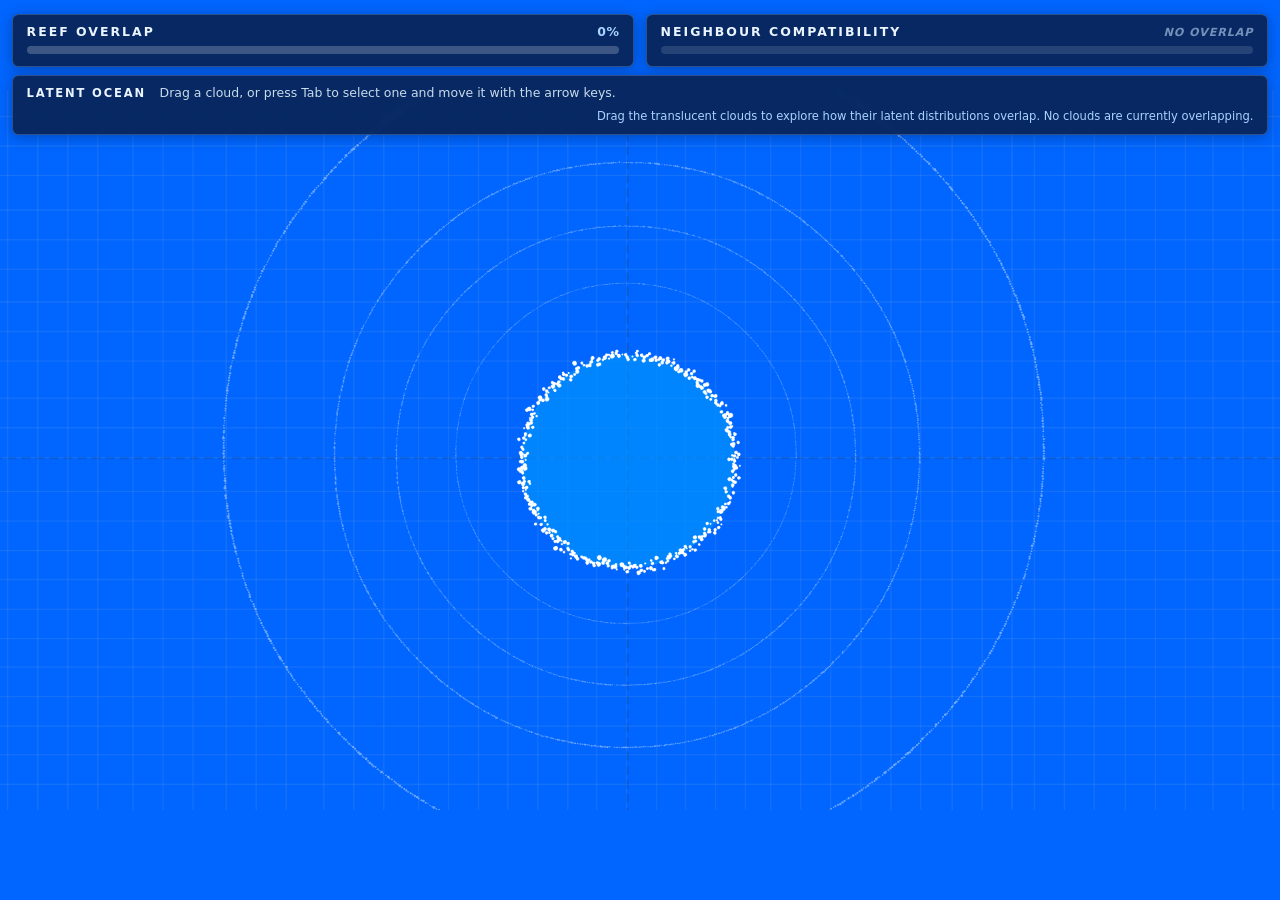
==== index.html @ f863d2d3 "Stage 08 follow-up: remove the permanent disclosure, align panel widths Two corrections on top of th" ====
<!DOCTYPE html>
<html lang="en">
<head>
  <meta charset="UTF-8">
  <meta name="viewport" content="width=device-width, initial-scale=1.0, viewport-fit=cover">
  <title>Latent Ocean</title>
  <link rel="stylesheet" href="style.css">
</head>
<body>
  <main id="ocean-scene">
    <!--
      Screen-fixed panel stack along the top: the two measurement panels, with
      the explainer directly beneath them.

      Reef Overlap measures position relative to the reef. Neighbour
      Compatibility measures the shape similarity of distributions that overlap
      each other. The two meanings are kept deliberately separate.
    -->
    <div id="hud-stack">
    <div id="hud" role="group" aria-label="Latent space measurements">
      <section class="hud-panel">
        <div class="hud-panel-head">
          <h2 class="hud-label" id="reef-overlap-label">Reef Overlap</h2>
          <p class="hud-value" id="reef-overlap-value">0%</p>
        </div>
        <div
          class="hud-bar"
          id="reef-overlap-bar"
          role="progressbar"
          aria-labelledby="reef-overlap-label"
          aria-valuemin="0"
          aria-valuemax="100"
          aria-valuenow="0"
          aria-valuetext="0 percent"
        >
          <div class="hud-bar-fill" id="reef-overlap-fill"></div>
        </div>
      </section>

      <section class="hud-panel is-unevaluated" id="compatibility-panel">
        <div class="hud-panel-head">
          <h2 class="hud-label" id="compatibility-label">Neighbour Compatibility</h2>
          <p class="hud-value" id="compatibility-value">No overlap</p>
        </div>
        <div
          class="hud-bar"
          id="compatibility-bar"
          role="progressbar"
          aria-labelledby="compatibility-label"
          aria-valuemin="0"
          aria-valuemax="100"
          aria-valuetext="No overlap"
        >
          <div class="hud-bar-fill" id="compatibility-fill"></div>
        </div>
      </section>
      </div>

      <aside id="status-panel">
        <div class="status-line">
          <h1>Latent Ocean</h1>
          <p class="hint">Drag a cloud, or press Tab to select one and move it with the arrow keys.</p>
          <p id="overlap-readout" aria-live="polite">No clouds are currently overlapping.</p>
        </div>
      </aside>
    </div>

    <!--
      #latent-world holds the natural aspect ratio of ocean-background.png.
      It letterboxes rather than crops, so the reef and every distance ring
      stay visible at any window size. All cloud elements are positioned as
      percentages of this box, which keeps their designed placement identical
      across screens.
    -->
    <div id="latent-world">
      <img
        class="ocean-background"
        src="assets/ocean-background.png"
        alt="A two-dimensional ocean space with a central reef surrounded by concentric distance rings"
      >
      <!-- .latent-cloud elements are built from CONFIG in app.js -->
    </div>

    <!-- Referenced by every cloud via aria-describedby. -->
    <p id="cloud-keyboard-help" class="visually-hidden">
      Press the arrow keys to move this cloud through the latent space. Hold Shift
      with an arrow key to move further in one step. The Reef Overlap and Neighbour
      Compatibility measurements update as it moves.
    </p>

    <noscript>
      <p class="noscript-message">
        This interactive prototype needs JavaScript enabled. The ocean above is a
        simplified two-dimensional latent space; with JavaScript on, four draggable
        translucent circles appear, each representing the latent distribution of a
        single fish image.
      </p>
    </noscript>
  </main>

  <script src="app.js"></script>
</body>
</html>
---- style.css ----
/* ---------------------------------------------------------------------------
   Latent Ocean — Stage 02

   The world preserves the natural aspect ratio of ocean-background.png and
   letterboxes into the leftover space rather than cropping. The leftover area
   is filled with the artwork's own edge colour, so the bars read as ocean.

   Values that are meant to be adjusted live in the CONFIG object in app.js,
   not here. app.js writes them onto elements as custom properties.
--------------------------------------------------------------------------- */

:root {
  /* Natural pixel dimensions of ocean-background.png. app.js keeps these in
     sync from CONFIG.world so the ratio is defined in exactly one place. */
  --world-w: 3840;
  --world-h: 2160;

  /* Sampled from the four corners and edge midpoints of the background art,
     all of which read #0066ff, so letterbox bars are seamless. */
  --ocean-edge: #0066ff;
}

* {
  box-sizing: border-box;
}

html,
body {
  margin: 0;
  height: 100%;
  overflow: hidden;
  font-family: system-ui, -apple-system, "Segoe UI", sans-serif;
  background: var(--ocean-edge);
}

#ocean-scene {
  position: fixed;
  inset: 0;
  display: grid;
  place-items: center;
  background: var(--ocean-edge);
}

/* Largest box with the artwork's aspect ratio that fits the viewport.
   The vh line is a fallback; dvh accounts for mobile browser chrome that
   changes height as the address bar shows and hides. */
#latent-world {
  position: relative;
  aspect-ratio: var(--world-w) / var(--world-h);
  width: min(100%, calc(100vh * var(--world-w) / var(--world-h)));
  width: min(100%, calc(100dvh * var(--world-w) / var(--world-h)));
  max-width: 100%;
  max-height: 100vh;
  max-height: 100dvh;
  overflow: hidden;
}

.ocean-background {
  position: absolute;
  inset: 0;
  width: 100%;
  height: 100%;
  /* The world matches the image ratio, so this crops nothing. It only guards
     against sub-pixel rounding leaving a hairline gap at an edge. */
  object-fit: cover;
  user-select: none;
  -webkit-user-drag: none;
}

/* ---------------------------------------------------------------------------
   Reef zone

   The prior, or central "home" region. The reef itself is drawn in the
   background artwork; this is a separate, invisible circle aligned to it so
   its centre and radius can be measured.

   It must never cover the artwork or intercept a drag, hence no fill and
   pointer-events: none. Position and size come from CONFIG.reef in app.js.

   Press D (or load with ?debug) to outline it for alignment checking.
--------------------------------------------------------------------------- */

#reef-zone {
  position: absolute;
  left: var(--x, 50%);
  top: var(--y, 50%);
  width: var(--size, 16.6%);
  aspect-ratio: 1;
  transform: translate(-50%, -50%);
  border-radius: 50%;
  pointer-events: none;
}

body.debug-reef #reef-zone {
  border: 2px dashed rgba(255, 255, 255, 0.9);
  background: rgba(255, 255, 255, 0.08);
  box-shadow: 0 0 0 1px rgba(0, 0, 0, 0.35);
}

/* Cross-hair at the reef centre, so the centre point can be checked as well
   as the radius. */
body.debug-reef #reef-zone::before,
body.debug-reef #reef-zone::after {
  content: "";
  position: absolute;
  background: rgba(255, 255, 255, 0.9);
}

body.debug-reef #reef-zone::before {
  left: 50%;
  top: -8%;
  width: 1px;
  height: 116%;
  transform: translateX(-50%);
}

body.debug-reef #reef-zone::after {
  top: 50%;
  left: -8%;
  height: 1px;
  width: 116%;
  transform: translateY(-50%);
}

/* ---------------------------------------------------------------------------
   Latent clouds

   One .latent-cloud is one 2D image example. Its circle is that single image's
   simplified latent distribution — not a cluster or a group of other images.

   --x, --y, --size and --cloud-rgb are all written by app.js from CONFIG.
   Sizes are percentages of the world, so geometry scales with the artwork.
--------------------------------------------------------------------------- */

.latent-cloud {
  position: absolute;
  left: var(--x, 50%);
  top: var(--y, 50%);
  width: var(--size, 13%);
  aspect-ratio: 1;
  transform: translate(-50%, -50%);
  display: grid;
  place-items: center;
  touch-action: none;
  cursor: grab;
}

.latent-cloud.dragging {
  cursor: grabbing;
  z-index: 10;
}

/* Focus treatment. The outline is drawn on the circular region rather than the
   square parent, so it follows the circle. The dark halo underneath keeps it
   visible against both the pale reef and the mid-blue ocean. */
.latent-cloud:focus {
  outline: none;
}

.latent-cloud:focus-visible {
  z-index: 15;
}

.latent-cloud:focus-visible .cloud-region {
  outline: 3px solid #ffffff;
  outline-offset: 4px;
  box-shadow:
    0 0 0 7px rgba(4, 20, 45, 0.55),
    0 0 26px rgba(var(--cloud-rgb), 0.5);
}

/* The circular region stays a real DOM element so its rendered centre and
   radius can be measured. It is never baked into the background image. */
/* Translucent fill with a soft depth gradient, a clearly visible circular
   boundary, and a gentle outer glow suggesting light through water. */
.cloud-region {
  grid-area: 1 / 1;
  width: 100%;
  height: 100%;
  border-radius: 50%;
  background:
    radial-gradient(circle at 50% 38%,
      rgba(var(--cloud-rgb), 0.42) 0%,
      rgba(var(--cloud-rgb), 0.30) 58%,
      rgba(var(--cloud-rgb), 0.20) 100%);
  border: 2px solid rgba(var(--cloud-rgb), 0.82);
  box-shadow:
    0 0 28px rgba(var(--cloud-rgb), 0.28),
    0 0 60px rgba(var(--cloud-rgb), 0.12),
    inset 0 6px 20px rgba(255, 255, 255, 0.10);
  transition: box-shadow 0.2s ease, border-color 0.2s ease;
}

/* The fish keeps its own proportions and stays centred in its cloud. */
.cloud-fish {
  grid-area: 1 / 1;
  max-width: 62%;
  max-height: 62%;
  object-fit: contain;
  pointer-events: none;
  user-select: none;
  -webkit-user-drag: none;
  filter: drop-shadow(0 3px 6px rgba(0, 20, 45, 0.4));

  /* Decorative only. This animates the IMAGE, never the cloud or its circular
     region — both metrics are measured from .cloud-region, so animating
     anything above the fish would make the readings jitter continuously.
     Timing values come from CONFIG.motion via app.js. */
  animation: fish-float var(--float-duration, 6s) ease-in-out var(--float-delay, 0s) infinite;
  will-change: transform;
}

@keyframes fish-float {
  0% {
    transform: translateY(-3.5%) rotate(-1.1deg);
  }
  50% {
    transform: translateY(3.5%) rotate(1.1deg);
  }
  100% {
    transform: translateY(-3.5%) rotate(-1.1deg);
  }
}

.latent-cloud.is-overlapping .cloud-region {
  box-shadow:
    0 0 0 4px rgba(255, 255, 255, 0.35),
    0 0 24px rgba(var(--cloud-rgb), 0.35);
}

/* ---------------------------------------------------------------------------
   HUD

   Screen-fixed measurement panels along the top.

   Reef Overlap measures position relative to the reef. Neighbour Compatibility,
   arriving in Stage 05, measures the shape similarity of distributions that
   overlap each other. The two are deliberately kept distinct.
--------------------------------------------------------------------------- */

/* The whole top stack: the two measurement panels, with the explainer directly
   beneath them.

   The stack is sized to the measurement row, and every child stretches to that
   width. That is what keeps the explainer flush with the left edge of Reef
   Overlap and the right edge of Neighbour Compatibility, rather than sizing
   itself to its own text. */
#hud-stack {
  position: fixed;
  top: 0.9rem;
  left: 50%;
  transform: translateX(-50%);
  z-index: 20;
  display: flex;
  flex-direction: column;
  align-items: stretch;
  gap: 0.55rem;
  width: max-content;
  max-width: calc(100vw - 1.5rem);
  pointer-events: none;
}

#hud {
  display: flex;
  flex-wrap: wrap;
  justify-content: center;
  gap: 0.75rem;
}

/* Both measurement panels share the row equally, so the pair always presents a
   single clean outer edge for the explainer to align to. */
.hud-panel {
  flex: 1 1 0;
}

.hud-panel {
  min-width: 19rem;
  padding: 0.55rem 0.85rem 0.7rem;
  background: rgba(9, 32, 78, 0.88);
  border: 1px solid rgba(140, 190, 255, 0.28);
  border-radius: 0.4rem;
  box-shadow: 0 2px 14px rgba(0, 20, 60, 0.35);
  backdrop-filter: blur(3px);
}

.hud-panel-head {
  display: flex;
  align-items: baseline;
  justify-content: space-between;
  gap: 1.5rem;
  margin-bottom: 0.45rem;
}

.hud-label {
  margin: 0;
  font-size: 0.78rem;
  font-weight: 700;
  letter-spacing: 0.16em;
  text-transform: uppercase;
  color: #eaf4ff;
}

.hud-value {
  margin: 0;
  font-size: 0.78rem;
  font-weight: 600;
  letter-spacing: 0.04em;
  color: #a9d4ff;
  font-variant-numeric: tabular-nums;
  white-space: nowrap;
}

.hud-bar {
  height: 0.5rem;
  border-radius: 0.25rem;
  background: rgba(255, 255, 255, 0.22);
  overflow: hidden;
}

.hud-bar-fill {
  height: 100%;
  width: 0%;
  border-radius: inherit;
  background: linear-gradient(90deg, #5ec8f5, #9ae6ff);
  transition: width 0.08s linear;
}

/* No pair currently overlaps, so Neighbour Compatibility has no value to show.
   Dimmed rather than displaying a misleading zero. */
.hud-panel.is-unevaluated .hud-value {
  color: rgba(190, 215, 245, 0.6);
  font-style: italic;
  text-transform: uppercase;
  letter-spacing: 0.08em;
  font-size: 0.7rem;
}

.hud-panel.is-unevaluated .hud-bar {
  background: rgba(255, 255, 255, 0.12);
}

/* ---------------------------------------------------------------------------
   Reduced motion

   Everything decorative stops. The interaction itself is unaffected: clouds
   still drag, keys still move them, and both metrics still update.
--------------------------------------------------------------------------- */

@media (prefers-reduced-motion: reduce) {
  .cloud-fish {
    animation: none;
    transform: none;
  }

  .hud-bar-fill {
    transition: none;
  }

  .cloud-region {
    transition: none;
  }
}

/* ---------------------------------------------------------------------------
   Status panel
--------------------------------------------------------------------------- */

/* Sits inside #hud-stack, directly under the measurement panels. */
#status-panel {
  padding: 0.5rem 0.85rem 0.6rem;
  background: rgba(9, 32, 78, 0.88);
  border: 1px solid rgba(140, 190, 255, 0.28);
  border-radius: 0.4rem;
  box-shadow: 0 2px 14px rgba(0, 20, 60, 0.35);
  backdrop-filter: blur(3px);
  color: #eaf4ff;
  pointer-events: none;
}

/* Title and hint share a row, matching the wireframe. */
.status-line {
  display: flex;
  flex-wrap: wrap;
  align-items: baseline;
  gap: 0.35rem 0.85rem;
}

#status-panel h1 {
  margin: 0;
  font-size: 0.72rem;
  font-weight: 700;
  letter-spacing: 0.16em;
  text-transform: uppercase;
  white-space: nowrap;
}

#status-panel p {
  margin: 0;
  font-size: 0.78rem;
  line-height: 1.45;
}

#status-panel .hint {
  color: rgba(220, 238, 250, 0.9);
}

/* Pushed to the trailing edge when there is room, wrapping underneath when
   there is not. */
#status-panel #overlap-readout {
  margin-left: auto;
  color: #a9d4ff;
  font-size: 0.72rem;
  text-align: right;
}

/* Available to screen readers, not shown on screen. */
.visually-hidden {
  position: absolute;
  width: 1px;
  height: 1px;
  margin: -1px;
  padding: 0;
  overflow: hidden;
  clip: rect(0 0 0 0);
  clip-path: inset(50%);
  white-space: nowrap;
  border: 0;
}

.noscript-message {
  position: fixed;
  inset: auto 1rem 1rem 1rem;
  max-width: 34rem;
  margin: 0 auto;
  padding: 1rem;
  background: rgba(4, 20, 30, 0.85);
  color: #e9f6f8;
  border-radius: 0.5rem;
  font-size: 0.9rem;
  line-height: 1.5;
}

/* On narrow screens the three panels stack vertically, which at full size grew
   tall enough to bury the upper clouds. Everything tightens so the stack fits
   in the letterbox area above the world rather than sitting on top of it. */
@media (max-width: 40rem) {
  /* A definite width rather than max-content. With max-content, each panel
     resolved its own width independently and the three ended up progressively
     wider than one another. */
  #hud-stack {
    top: 0.5rem;
    gap: 0.35rem;
    width: calc(100vw - 1rem);
    max-width: calc(100vw - 1rem);
  }

  #hud {
    gap: 0.35rem;
  }

  .hud-panel {
    min-width: 0;
    flex: 1 1 100%;
    padding: 0.35rem 0.6rem 0.45rem;
  }

  .hud-panel-head {
    margin-bottom: 0.3rem;
    gap: 0.75rem;
  }

  .hud-label {
    font-size: 0.62rem;
    letter-spacing: 0.1em;
  }

  .hud-value {
    font-size: 0.62rem;
  }

  .hud-panel.is-unevaluated .hud-value {
    font-size: 0.58rem;
  }

  .hud-bar {
    height: 0.35rem;
  }

  #status-panel {
    padding: 0.35rem 0.6rem 0.45rem;
  }

  #status-panel h1 {
    font-size: 0.62rem;
    letter-spacing: 0.1em;
  }

  #status-panel p {
    font-size: 0.68rem;
    line-height: 1.35;
  }

  #status-panel #overlap-readout {
    margin-left: 0;
    text-align: left;
    font-size: 0.64rem;
  }

}

/* Short viewports, chiefly a phone held in landscape. The world fills the full
   height, so there is no letterbox to sit in and the stack unavoidably covers
   ocean. Everything collapses to the minimum that still communicates: the two
   readings, and the statement that the scores are designed.

   The keyboard hint is dropped here only. It is the least useful line on a
   touch device, and screen readers still get the fuller description through
   #cloud-keyboard-help. */
@media (max-height: 30rem) {
  #hud-stack {
    top: 0.35rem;
    gap: 0.25rem;
  }

  .hud-panel {
    padding: 0.25rem 0.55rem 0.35rem;
  }

  .hud-panel-head {
    margin-bottom: 0.22rem;
  }

  .hud-bar {
    height: 0.28rem;
  }

  #status-panel {
    padding: 0.28rem 0.55rem 0.32rem;
  }

  .status-line {
    gap: 0.2rem 0.6rem;
  }
}
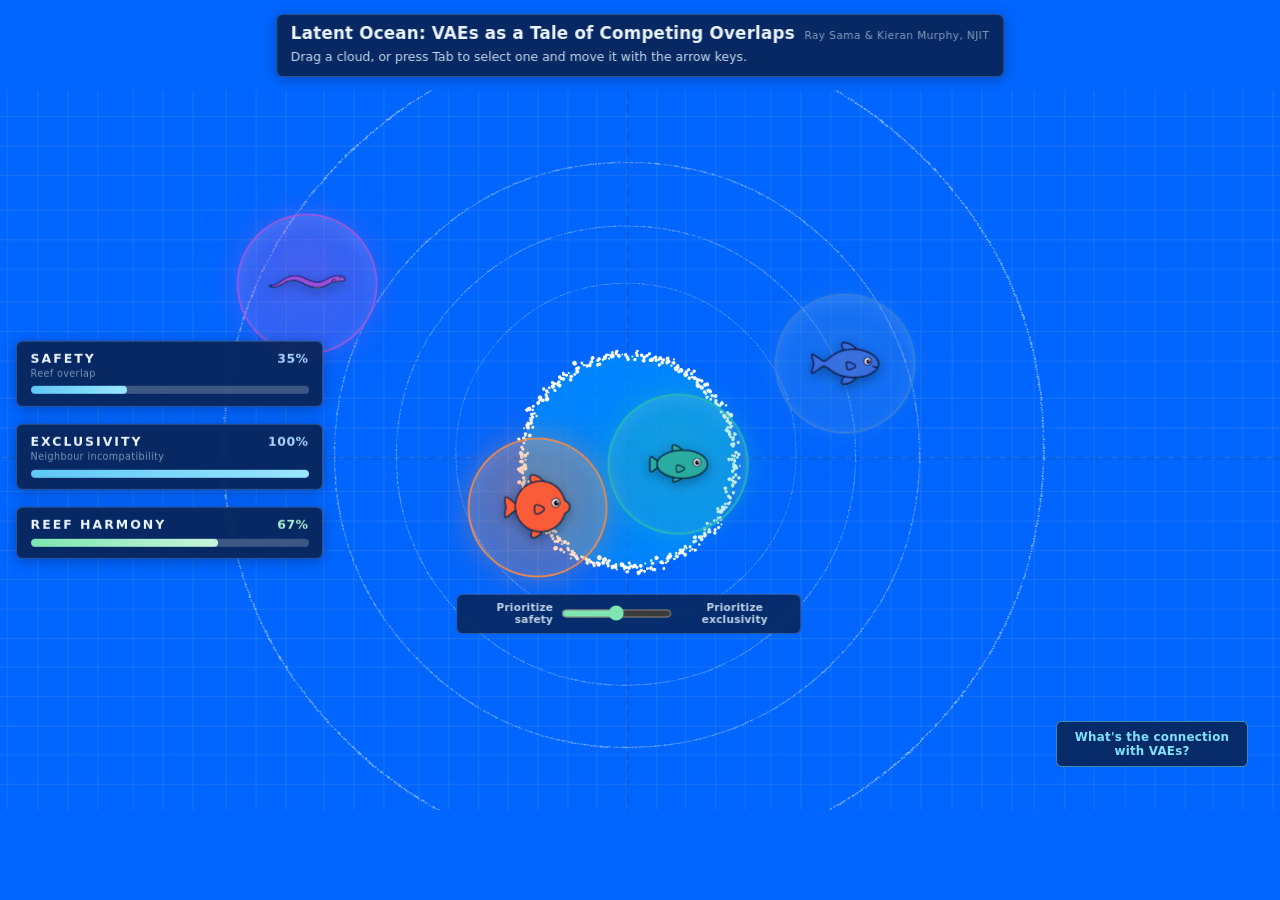
==== commit a1bce522: "km edits" ====
--- a/index.html
+++ b/index.html
@@ -9,18 +9,28 @@
 <body>
   <main id="ocean-scene">
     <!--
-      Screen-fixed panel stack along the top: the two measurement panels, with
-      the explainer directly beneath them.
-
-      Reef Overlap measures position relative to the reef. Neighbour
-      Compatibility measures the shape similarity of distributions that overlap
-      each other. The two meanings are kept deliberately separate.
+      Three measurement panels down the left edge.
+
+      Safety (Reef Overlap)         — area of the clouds that lies inside the
+                                       reef, as a fraction of total cloud area.
+      Exclusivity (Neighbour        — the inverse: area of incompatible
+        Incompatibility)              cloud-to-cloud overlap, as a fraction of
+                                       the worst case for these cloud sizes.
+      Reef Harmony                  — a weighted combination of the two above,
+                                       weighted by the Reef Penalty slider.
+
+      All three are area-based and continuous — see METRIC 1/2/3 in app.js.
+      Reef Harmony is a designed educational score, not the loss function of
+      a trained VAE — see the "Training loss" term in Reveal Mode for how it
+      maps onto that idea.
     -->
-    <div id="hud-stack">
     <div id="hud" role="group" aria-label="Latent space measurements">
-      <section class="hud-panel">
+      <section class="hud-panel" id="reef-overlap-panel">
         <div class="hud-panel-head">
-          <h2 class="hud-label" id="reef-overlap-label">Reef Overlap</h2>
+          <h2 class="hud-label" id="reef-overlap-label">
+            Safety
+            <span class="hud-label-sub">Reef overlap</span>
+          </h2>
           <p class="hud-value" id="reef-overlap-value">0%</p>
         </div>
         <div
@@ -37,10 +47,13 @@
         </div>
       </section>
 
-      <section class="hud-panel is-unevaluated" id="compatibility-panel">
+      <section class="hud-panel" id="compatibility-panel">
         <div class="hud-panel-head">
-          <h2 class="hud-label" id="compatibility-label">Neighbour Compatibility</h2>
-          <p class="hud-value" id="compatibility-value">No overlap</p>
+          <h2 class="hud-label" id="compatibility-label">
+            Exclusivity
+            <span class="hud-label-sub">Neighbour incompatibility</span>
+          </h2>
+          <p class="hud-value" id="compatibility-value">100%</p>
         </div>
         <div
           class="hud-bar"
@@ -49,21 +62,47 @@
           aria-labelledby="compatibility-label"
           aria-valuemin="0"
           aria-valuemax="100"
-          aria-valuetext="No overlap"
+          aria-valuenow="100"
+          aria-valuetext="100 percent"
         >
           <div class="hud-bar-fill" id="compatibility-fill"></div>
         </div>
       </section>
+
+      <section class="hud-panel hud-panel--score" id="configuration-panel">
+        <div class="hud-panel-head">
+          <h2 class="hud-label" id="configuration-label">Reef Harmony</h2>
+          <p class="hud-value" id="configuration-value">0%</p>
+        </div>
+        <div
+          class="hud-bar"
+          id="configuration-bar"
+          role="progressbar"
+          aria-labelledby="configuration-label"
+          aria-describedby="configuration-description"
+          aria-valuemin="0"
+          aria-valuemax="100"
+          aria-valuenow="0"
+          aria-valuetext="0 percent"
+        >
+          <div class="hud-bar-fill" id="configuration-fill"></div>
+        </div>
+        <p id="configuration-description" class="visually-hidden">
+          A designed educational score for the whole arrangement. It is a
+          weighted average of the Safety and Exclusivity measurements above,
+          weighted by the Reef Penalty slider. It is not the loss function of
+          a trained model.
+        </p>
+      </section>
+    </div>
+
+    <aside id="status-panel">
+      <div class="status-line">
+        <h1>Latent Ocean: VAEs as a Tale of Competing Overlaps</h1>
+        <p class="byline">Ray Sama &amp; Kieran Murphy, NJIT</p>
       </div>
-
-      <aside id="status-panel">
-        <div class="status-line">
-          <h1>Latent Ocean</h1>
-          <p class="hint">Drag a cloud, or press Tab to select one and move it with the arrow keys.</p>
-          <p id="overlap-readout" aria-live="polite">No clouds are currently overlapping.</p>
-        </div>
-      </aside>
-    </div>
+      <p class="hint">Drag a cloud, or press Tab to select one and move it with the arrow keys.</p>
+    </aside>
 
     <!--
       #latent-world holds the natural aspect ratio of ocean-background.png.
@@ -79,14 +118,148 @@
         alt="A two-dimensional ocean space with a central reef surrounded by concentric distance rings"
       >
       <!-- .latent-cloud elements are built from CONFIG in app.js -->
+
+      <!--
+        Reef Penalty sits just below the reef, clear of its lower edge so a
+        cloud can still be dragged onto the reef centre. It lives inside the
+        world so it tracks the artwork when the window resizes.
+
+        It is a user-controlled judging weight only. It never moves a cloud,
+        alters the reef, changes the other two metrics, or simulates training.
+      -->
+      <div id="reef-penalty" class="reef-penalty">
+        <div class="reef-penalty-row">
+          <span class="reef-penalty-end">Prioritize safety</span>
+          <input
+            type="range"
+            id="reef-penalty-input"
+            min="0"
+            max="1"
+            step="0.01"
+            value="0.50"
+            aria-label="Reef Penalty"
+            aria-describedby="reef-penalty-description"
+          >
+          <span class="reef-penalty-end">Prioritize exclusivity</span>
+        </div>
+        <p id="reef-penalty-description" class="visually-hidden">
+          Controls how strongly incompatible cloud overlap reduces the Reef
+          Harmony Score, from 0 (prioritizing safety, reef overlap alone) to 1
+          (prioritizing exclusivity, fully penalizing incompatible overlap).
+          It does not move the clouds or change the other measurements.
+        </p>
+      </div>
+
+      <button
+        type="button"
+        id="reveal-model"
+        class="reveal-model"
+        aria-expanded="false"
+        aria-controls="reveal-panel"
+      >
+        What's the connection with VAEs?
+      </button>
     </div>
 
     <!-- Referenced by every cloud via aria-describedby. -->
     <p id="cloud-keyboard-help" class="visually-hidden">
       Press the arrow keys to move this cloud through the latent space. Hold Shift
-      with an arrow key to move further in one step. The Reef Overlap and Neighbour
-      Compatibility measurements update as it moves.
+      with an arrow key to move further in one step. The Safety and Exclusivity
+      measurements update as it moves.
     </p>
+
+    <!--
+      REVEAL MODE
+
+      A single panel showing the beta-VAE loss as a competition between two
+      overlaps. Deliberately not a focus-trapping dialog: the clouds must stay
+      reachable and draggable while it is open, which a trap would prevent.
+      The #reveal-model button is a toggle — it opens and closes the panel,
+      relabeling itself between the two states — and Escape also closes it,
+      returning focus to the button either way.
+
+      Hovering or focusing a term in the formula highlights what it
+      corresponds to elsewhere on screen, driven by body.hover-harmony /
+      .hover-reconstruction / .hover-kl / .hover-beta in style.css:
+
+        Training loss term   -> the Reef Harmony panel
+        reconstruction term  -> the Exclusivity panel + any cloud circles
+                                overlapping each other
+        KL term               -> the Safety panel + any cloud circles
+                                overlapping the reef
+        beta                  -> the Reef Penalty control
+    -->
+    <section
+      id="reveal-panel"
+      class="reveal-panel"
+      aria-labelledby="reveal-heading"
+      hidden
+    >
+      <h2 id="reveal-heading" class="reveal-heading" tabindex="-1">
+        VAEs: A tale of two overlaps
+      </h2>
+
+      <p class="reveal-body">
+        Training a VAE balances two competing overlaps: how well a decoded
+        image reconstructs the original, and how closely each encoded
+        distribution overlaps the prior. Beta decides how much the second
+        overlap is allowed to cost the first.
+      </p>
+
+      <p class="reveal-formula">
+        <span class="loss-term" id="term-harmony" tabindex="0">
+          Training loss
+        </span>
+        <span class="loss-op" aria-hidden="true">=</span>
+        <span class="loss-term" id="term-reconstruction" tabindex="0">
+          Reconstruction loss
+        </span>
+        <span class="loss-op" aria-hidden="true">+</span>
+        <span class="loss-term" id="term-beta" tabindex="0">
+          <span class="beta-glyph" aria-hidden="true">&beta;</span>
+          <span class="visually-hidden">beta</span>
+        </span>
+        <span class="loss-op" aria-hidden="true">&middot;</span>
+        <span class="loss-term" id="term-kl" tabindex="0">
+          <em>D</em><sub>KL</sub>(<em>q</em><sub>&phi;</sub>(<em>z</em>|<em>x</em>)
+          &#8214; <em>p</em>(<em>z</em>))
+        </span>
+      </p>
+
+      <!--
+        All four paragraphs occupy the same grid cell (see .reveal-explain in
+        style.css), stacked and swapped by opacity/visibility rather than by
+        toggling display. The cell's height is therefore always the tallest
+        of the four and never changes as the hovered term changes — display
+        toggling here previously let the panel resize and recentre itself
+        on hover, which shifted the term the pointer was over and caused
+        hover/focus to flicker or need a couple of tries to register.
+      -->
+      <div class="reveal-explain-list">
+        <p class="reveal-explain" data-term="default">
+          Hover or focus a term above to see what it corresponds to in the scene.
+        </p>
+        <p class="reveal-explain" data-term="reconstruction">
+          <strong>Reconstruction loss.</strong> Representation overlap is
+          where information is lost, and reconstruction errors are forced.
+          The hit is worse for more dissimilar inputs than it is for more
+          similar ones.
+        </p>
+        <p class="reveal-explain" data-term="kl">
+          <strong>KL divergence.</strong> The KL divergence term pushes all
+          representations to match the prior distribution <em>p</em>(<em>z</em>),
+          here shown as the reef.
+        </p>
+        <p class="reveal-explain" data-term="beta">
+          <strong><span class="beta-glyph" aria-hidden="true">&beta;</span><span class="visually-hidden">Beta</span>.</strong>
+          The coefficient &beta; sets the prioritization and has two intuitive
+          extremes: prioritize information restriction, where all
+          representations become the prior and therefore the same, and
+          information transmission, where all representations are completely
+          separated and therefore distinct.
+        </p>
+      </div>
+    </section>
 
     <noscript>
       <p class="noscript-message">
--- a/style.css
+++ b/style.css
@@ -18,6 +18,11 @@
   /* Sampled from the four corners and edge midpoints of the background art,
      all of which read #0066ff, so letterbox bars are seamless. */
   --ocean-edge: #0066ff;
+
+  /* Muted khaki used for both the Reveal Mode tint (see #reveal-tint) and the
+     letterbox bars outside #latent-world, so the recolor reaches edge to edge
+     instead of stopping at the artwork's own boundary. */
+  --reveal-khaki: #b3a586;
 }
 
 * {
@@ -31,6 +36,7 @@
   overflow: hidden;
   font-family: system-ui, -apple-system, "Segoe UI", sans-serif;
   background: var(--ocean-edge);
+  transition: background 0.3s ease;
 }
 
 #ocean-scene {
@@ -39,6 +45,15 @@
   display: grid;
   place-items: center;
   background: var(--ocean-edge);
+  transition: background 0.3s ease;
+}
+
+/* Recolors the letterbox bars to match the tint over the artwork, so the
+   khaki reaches every edge of the viewport instead of stopping at
+   #latent-world's boundary. */
+body.reveal-active,
+body.reveal-active #ocean-scene {
+  background: var(--reveal-khaki);
 }
 
 /* Largest box with the artwork's aspect ratio that fits the viewport.
@@ -65,6 +80,15 @@
   object-fit: cover;
   user-select: none;
   -webkit-user-drag: none;
+  transition: opacity 0.3s ease;
+}
+
+/* The artwork (blue water, baked-in grid, reef, rings) is simply hidden for
+   Reveal Mode rather than recolored — every recolor attempt (blended tint,
+   filter chain) left visible artifacts. The flat khaki background set on
+   body/#ocean-scene shows through underneath instead. */
+body.reveal-active .ocean-background {
+  opacity: 0;
 }
 
 /* ---------------------------------------------------------------------------
@@ -95,6 +119,24 @@
   border: 2px dashed rgba(255, 255, 255, 0.9);
   background: rgba(255, 255, 255, 0.08);
   box-shadow: 0 0 0 1px rgba(0, 0, 0, 0.35);
+}
+
+/* Stand-in for the artwork's own reef/prior drawing, which is hidden along
+   with the rest of the background art in Reveal Mode. Uses the same
+   position and radius the artwork was calibrated to (CONFIG.reef in
+   app.js), so it lines up with where the reef always was. */
+body.reveal-active #reef-zone {
+  border: 2px dashed rgba(255, 255, 255, 0.85);
+  background: rgba(255, 255, 255, 0.10);
+  box-shadow: 0 0 24px rgba(255, 255, 255, 0.25);
+  transition: border-color 0.2s ease, box-shadow 0.2s ease;
+}
+
+/* Echoes the KL-term highlight already applied to the Reef Overlap panel and
+   any circles overlapping the reef. */
+body.reveal-active.hover-kl #reef-zone {
+  border-color: #ffe6a0;
+  box-shadow: 0 0 0 3px #ffe6a0, 0 0 30px rgba(255, 230, 160, 0.6);
 }
 
 /* Cross-hair at the reef centre, so the centre point can be checked as well
@@ -228,6 +270,20 @@
     0 0 24px rgba(var(--cloud-rgb), 0.35);
 }
 
+/* Reveal Mode strips the fish entirely; only the measurable circles remain. */
+body.reveal-active .cloud-fish {
+  display: none;
+}
+
+/* Reveal Mode term highlights: reconstruction lights up circles that overlap
+   each other, KL lights up circles that overlap the reef (the prior). */
+body.reveal-active.hover-reconstruction .latent-cloud.is-overlapping .cloud-region,
+body.reveal-active.hover-kl .latent-cloud.overlaps-reef .cloud-region {
+  box-shadow:
+    0 0 0 4px #ffe6a0,
+    0 0 34px rgba(255, 230, 160, 0.65);
+}
+
 /* ---------------------------------------------------------------------------
    HUD
 
@@ -238,54 +294,55 @@
    overlap each other. The two are deliberately kept distinct.
 --------------------------------------------------------------------------- */
 
-/* The whole top stack: the two measurement panels, with the explainer directly
-   beneath them.
-
-   The stack is sized to the measurement row, and every child stretches to that
-   width. That is what keeps the explainer flush with the left edge of Reef
-   Overlap and the right edge of Neighbour Compatibility, rather than sizing
-   itself to its own text. */
-#hud-stack {
+/* The three measurement panels run down the left edge, vertically centred so
+   they clear the explainer bar at the top. */
+#hud {
   position: fixed;
-  top: 0.9rem;
-  left: 50%;
-  transform: translateX(-50%);
+  left: 1rem;
+  top: 50%;
+  transform: translateY(-50%);
   z-index: 20;
   display: flex;
   flex-direction: column;
   align-items: stretch;
-  gap: 0.55rem;
-  width: max-content;
-  max-width: calc(100vw - 1.5rem);
+  gap: 1.1rem;
+  width: clamp(17rem, 24vw, 24rem);
+  max-width: calc(100vw - 2rem);
   pointer-events: none;
 }
 
-#hud {
-  display: flex;
-  flex-wrap: wrap;
-  justify-content: center;
-  gap: 0.75rem;
-}
-
-/* Both measurement panels share the row equally, so the pair always presents a
-   single clean outer edge for the explainer to align to. */
 .hud-panel {
-  flex: 1 1 0;
-}
-
-.hud-panel {
-  min-width: 19rem;
   padding: 0.55rem 0.85rem 0.7rem;
   background: rgba(9, 32, 78, 0.88);
   border: 1px solid rgba(140, 190, 255, 0.28);
   border-radius: 0.4rem;
   box-shadow: 0 2px 14px rgba(0, 20, 60, 0.35);
   backdrop-filter: blur(3px);
+  transition: opacity 0.2s ease, filter 0.2s ease, box-shadow 0.2s ease;
+}
+
+/* Reveal Mode dims every panel individually (rather than the #hud container),
+   so a single panel can be brought back to full strength by the term
+   highlights below without the others following it. */
+body.reveal-active .hud-panel {
+  opacity: 0.35;
+  filter: saturate(0.5);
+}
+
+body.hover-harmony #configuration-panel,
+body.hover-reconstruction #compatibility-panel,
+body.hover-kl #reef-overlap-panel {
+  opacity: 1;
+  filter: none;
+  box-shadow:
+    0 2px 14px rgba(0, 20, 60, 0.35),
+    0 0 0 2px #ffe6a0,
+    0 0 24px rgba(255, 230, 160, 0.5);
 }
 
 .hud-panel-head {
   display: flex;
-  align-items: baseline;
+  align-items: flex-start;
   justify-content: space-between;
   gap: 1.5rem;
   margin-bottom: 0.45rem;
@@ -298,6 +355,18 @@
   letter-spacing: 0.16em;
   text-transform: uppercase;
   color: #eaf4ff;
+}
+
+/* De-emphasized second line naming the underlying measurement, so the bold
+   headline can use the reframed, plain-language term. */
+.hud-label-sub {
+  display: block;
+  margin-top: 0.15rem;
+  font-size: 0.6rem;
+  font-weight: 500;
+  letter-spacing: 0.04em;
+  text-transform: none;
+  color: rgba(220, 238, 250, 0.55);
 }
 
 .hud-value {
@@ -325,18 +394,15 @@
   transition: width 0.08s linear;
 }
 
-/* No pair currently overlaps, so Neighbour Compatibility has no value to show.
-   Dimmed rather than displaying a misleading zero. */
-.hud-panel.is-unevaluated .hud-value {
-  color: rgba(190, 215, 245, 0.6);
-  font-style: italic;
-  text-transform: uppercase;
-  letter-spacing: 0.08em;
-  font-size: 0.7rem;
-}
-
-.hud-panel.is-unevaluated .hud-bar {
-  background: rgba(255, 255, 255, 0.12);
+/* The Configuration Score judges the whole arrangement rather than measuring
+   one property, so it gets its own fill colour to set it apart from the two
+   measurements above it. */
+.hud-panel--score .hud-bar-fill {
+  background: linear-gradient(90deg, #7ee6b0, #c7f5dc);
+}
+
+.hud-panel--score .hud-value {
+  color: #a8ecc8;
 }
 
 /* ---------------------------------------------------------------------------
@@ -365,8 +431,264 @@
    Status panel
 --------------------------------------------------------------------------- */
 
-/* Sits inside #hud-stack, directly under the measurement panels. */
+/* ---------------------------------------------------------------------------
+   Reef Penalty
+
+   A user-controlled judging weight for the Configuration Score. It sits inside
+   the world, below the reef, so it tracks the artwork on resize. It is clear of
+   the reef's lower edge so a cloud can still be dragged onto the reef centre.
+
+   Unlike the panels this is interactive, so it must keep its pointer events.
+--------------------------------------------------------------------------- */
+
+.reef-penalty {
+  position: absolute;
+  left: 49.11%;
+  top: 70%;
+  transform: translateX(-50%);
+  z-index: 12;
+  width: clamp(13rem, 27%, 24rem);
+  padding: 0.4rem 0.7rem 0.5rem;
+  background: rgba(9, 32, 78, 0.82);
+  border: 1px solid rgba(140, 190, 255, 0.3);
+  border-radius: 0.4rem;
+  backdrop-filter: blur(3px);
+  color: #eaf4ff;
+  text-align: center;
+  transition: opacity 0.2s ease, filter 0.2s ease, box-shadow 0.2s ease;
+}
+
+body.reveal-active .reef-penalty {
+  opacity: 0.35;
+  filter: saturate(0.5);
+}
+
+body.hover-beta .reef-penalty {
+  opacity: 1;
+  filter: none;
+  box-shadow: 0 0 0 2px #ffe6a0, 0 0 24px rgba(255, 230, 160, 0.5);
+}
+
+/* A real character rather than an image, so it stays crisp at any size and is
+   still text for anything reading the page. */
+.beta-glyph {
+  font-style: italic;
+  font-size: 1.1em;
+  letter-spacing: 0;
+}
+
+.reef-penalty-row {
+  display: flex;
+  align-items: center;
+  gap: 0.5rem;
+}
+
+.reef-penalty-end {
+  flex: 0 1 auto;
+  font-size: 0.66rem;
+  font-weight: 700;
+  letter-spacing: 0.02em;
+  color: rgba(220, 238, 250, 0.85);
+}
+
+.reef-penalty-end:first-child {
+  text-align: right;
+}
+
+.reef-penalty-row input[type="range"] {
+  flex: 1 1 auto;
+  min-width: 0;
+  height: 1.1rem;
+  margin: 0;
+  accent-color: #7ee6b0;
+  cursor: pointer;
+}
+
+.reef-penalty-row input[type="range"]:focus-visible {
+  outline: 3px solid #ffffff;
+  outline-offset: 3px;
+  border-radius: 0.2rem;
+}
+
+/* ---------------------------------------------------------------------------
+   Reveal Mode
+
+   A single panel presenting the beta-VAE loss as a competition between two
+   overlaps. Hovering or focusing a formula term toggles body.hover-* (see
+   app.js), which the highlight rules above (HUD panels, Reef Penalty, cloud
+   circles) key off of. No colour-only signalling: every highlighted target
+   also gets an outline/glow, and each term is independently reachable by
+   keyboard (tabindex="0") and announces via focus, not just hover.
+--------------------------------------------------------------------------- */
+
+.reveal-panel {
+  position: fixed;
+  right: 1rem;
+  top: 50%;
+  transform: translateY(-50%);
+  z-index: 30;
+  width: min(24rem, calc(100vw - 2rem));
+  max-height: calc(100dvh - 2rem);
+  overflow-y: auto;
+  padding: 0.9rem 1rem 1rem;
+  background: rgba(6, 24, 60, 0.95);
+  border: 1px solid rgba(140, 190, 255, 0.35);
+  border-radius: 0.5rem;
+  box-shadow: 0 8px 30px rgba(0, 15, 45, 0.5);
+  backdrop-filter: blur(4px);
+  color: #eaf4ff;
+  font-size: 0.82rem;
+  line-height: 1.5;
+}
+
+.reveal-panel[hidden] {
+  display: none;
+}
+
+.reveal-heading {
+  margin: 0 0 0.5rem;
+  font-size: 1.1rem;
+  line-height: 1.3;
+}
+
+.reveal-heading:focus-visible {
+  outline: 3px solid #ffffff;
+  outline-offset: 3px;
+  border-radius: 0.2rem;
+}
+
+.reveal-body {
+  margin: 0 0 0.8rem;
+}
+
+.reveal-formula {
+  display: flex;
+  flex-wrap: wrap;
+  align-items: center;
+  justify-content: center;
+  gap: 0.5rem;
+  margin: 0 0 0.7rem;
+  padding: 0.7rem 0.6rem;
+  background: rgba(255, 255, 255, 0.06);
+  border-radius: 0.3rem;
+  font-family: "Cambria Math", Cambria, "Times New Roman", serif;
+  font-size: 1rem;
+  text-align: center;
+}
+
+.loss-op {
+  color: #7fe3ff;
+}
+
+.loss-term {
+  padding: 0.25rem 0.5rem;
+  border-radius: 0.25rem;
+  border: 1px solid transparent;
+  color: #ffe6a0;
+  cursor: default;
+  transition: background 0.15s ease, border-color 0.15s ease;
+}
+
+.loss-term:hover,
+.loss-term:focus-visible {
+  background: rgba(255, 230, 160, 0.16);
+  border-color: rgba(255, 230, 160, 0.55);
+  outline: none;
+}
+
+/* All four paragraphs are stacked in the same grid cell (grid-area: 1 / 1)
+   and swapped with opacity/visibility, never display. That keeps the cell's
+   height constant — always the tallest of the four — regardless of which
+   term is active, so showing an explanation can never resize or recentre
+   the panel and shift the term the pointer is over out from under it. */
+.reveal-explain-list {
+  display: grid;
+  margin-top: 0.7rem;
+  padding-top: 0.6rem;
+  border-top: 1px solid rgba(200, 225, 255, 0.2);
+}
+
+.reveal-explain {
+  grid-area: 1 / 1;
+  margin: 0;
+  font-size: 0.76rem;
+  line-height: 1.5;
+  color: rgba(220, 238, 250, 0.88);
+  opacity: 0;
+  visibility: hidden;
+}
+
+.reveal-explain[data-term="default"] {
+  font-size: 0.72rem;
+  color: rgba(220, 238, 250, 0.72);
+  opacity: 1;
+  visibility: visible;
+}
+
+body.hover-reconstruction .reveal-explain[data-term="default"],
+body.hover-kl .reveal-explain[data-term="default"],
+body.hover-beta .reveal-explain[data-term="default"] {
+  opacity: 0;
+  visibility: hidden;
+}
+
+body.hover-reconstruction .reveal-explain[data-term="reconstruction"],
+body.hover-kl .reveal-explain[data-term="kl"],
+body.hover-beta .reveal-explain[data-term="beta"] {
+  opacity: 1;
+  visibility: visible;
+}
+
+.reveal-explain strong {
+  color: #ffe6a0;
+  font-weight: 700;
+}
+
+/* ---------------------------------------------------------------------------
+   Reveal the Model button
+--------------------------------------------------------------------------- */
+
+.reveal-model {
+  position: absolute;
+  right: 2.5%;
+  bottom: 6%;
+  z-index: 12;
+  max-width: 12rem;
+  padding: 0.5rem 0.9rem;
+  font: inherit;
+  font-size: 0.74rem;
+  font-weight: 700;
+  letter-spacing: 0.02em;
+  color: #7fe3ff;
+  background: rgba(9, 32, 78, 0.85);
+  border: 1px solid rgba(127, 227, 255, 0.5);
+  border-radius: 0.35rem;
+  cursor: pointer;
+  transition: background 0.15s ease, color 0.15s ease;
+}
+
+.reveal-model:hover {
+  background: rgba(16, 52, 116, 0.92);
+  color: #b6efff;
+}
+
+.reveal-model:focus-visible {
+  outline: 3px solid #ffffff;
+  outline-offset: 3px;
+}
+
+/* ---------------------------------------------------------------------------
+   Explainer bar — unchanged position, centred at the top.
+--------------------------------------------------------------------------- */
+
 #status-panel {
+  position: fixed;
+  top: 0.9rem;
+  left: 50%;
+  transform: translateX(-50%);
+  z-index: 20;
+  width: max-content;
+  max-width: calc(100vw - 1.5rem);
   padding: 0.5rem 0.85rem 0.6rem;
   background: rgba(9, 32, 78, 0.88);
   border: 1px solid rgba(140, 190, 255, 0.28);
@@ -377,40 +699,35 @@
   pointer-events: none;
 }
 
-/* Title and hint share a row, matching the wireframe. */
+/* Title and byline share a row; the hint sits on its own line beneath. */
 .status-line {
   display: flex;
   flex-wrap: wrap;
   align-items: baseline;
-  gap: 0.35rem 0.85rem;
+  gap: 0.25rem 0.6rem;
 }
 
 #status-panel h1 {
   margin: 0;
-  font-size: 0.72rem;
+  font-size: 1.05rem;
   font-weight: 700;
-  letter-spacing: 0.16em;
-  text-transform: uppercase;
+  letter-spacing: 0.01em;
+}
+
+.byline {
+  margin: 0;
+  font-size: 0.66rem;
+  font-weight: 500;
+  letter-spacing: 0.04em;
+  color: rgba(220, 238, 250, 0.6);
   white-space: nowrap;
 }
 
-#status-panel p {
-  margin: 0;
+#status-panel .hint {
+  margin: 0.3rem 0 0;
   font-size: 0.78rem;
   line-height: 1.45;
-}
-
-#status-panel .hint {
   color: rgba(220, 238, 250, 0.9);
-}
-
-/* Pushed to the trailing edge when there is room, wrapping underneath when
-   there is not. */
-#status-panel #overlap-readout {
-  margin-left: auto;
-  color: #a9d4ff;
-  font-size: 0.72rem;
-  text-align: right;
 }
 
 /* Available to screen readers, not shown on screen. */
@@ -440,27 +757,78 @@
   line-height: 1.5;
 }
 
-/* On narrow screens the three panels stack vertically, which at full size grew
-   tall enough to bury the upper clouds. Everything tightens so the stack fits
-   in the letterbox area above the world rather than sitting on top of it. */
+/* Narrow screens. There is no room for a left column beside the world, so the
+   panels return to a full-width stack below the explainer, and the Reef Penalty
+   control leaves the world for a fixed position at the foot of the screen where
+   it cannot cover the reef. */
 @media (max-width: 40rem) {
-  /* A definite width rather than max-content. With max-content, each panel
-     resolved its own width independently and the three ended up progressively
-     wider than one another. */
-  #hud-stack {
-    top: 0.5rem;
+  /* Panels and the slider move into the empty letterbox band below the world,
+     stacked so neither covers the reef. */
+  #hud {
+    left: 0.5rem;
+    right: 0.5rem;
+    top: auto;
+    bottom: 4.4rem;
+    transform: none;
+    width: auto;
+    max-width: none;
     gap: 0.35rem;
-    width: calc(100vw - 1rem);
-    max-width: calc(100vw - 1rem);
-  }
-
-  #hud {
-    gap: 0.35rem;
+  }
+
+  .reef-penalty {
+    position: fixed;
+    left: 0.5rem;
+    right: 0.5rem;
+    top: auto;
+    bottom: 0.5rem;
+    transform: none;
+    width: auto;
+    padding: 0.3rem 0.6rem 0.4rem;
+  }
+
+  /* Below the explainer, in the band above the world. The offset clears the
+     explainer even when its hint line wraps to three lines. */
+  .reveal-model {
+    position: fixed;
+    right: 0.5rem;
+    top: 6.4rem;
+    bottom: auto;
+    font-size: 0.6rem;
+    padding: 0.3rem 0.65rem;
+  }
+
+  #status-panel {
+    left: 0.5rem;
+    right: 0.5rem;
+    transform: none;
+    width: auto;
+    max-width: none;
+  }
+
+  /* Capped to fit the empty band below the world, so it never covers the cloud
+     it is describing. The panel scrolls internally instead. */
+  .reveal-panel {
+    left: 0.5rem;
+    right: 0.5rem;
+    top: auto;
+    bottom: 0.5rem;
+    transform: none;
+    width: auto;
+    max-height: 30dvh;
+    font-size: 0.76rem;
+  }
+
+  /* There is not room for the measurement panels and the explainer at once on
+     a phone. While Reveal Mode is open the panels and the slider step aside so
+     the selected cloud stays visible. They keep calculating throughout, and
+     return the moment Reveal Mode closes. */
+  body.reveal-active #hud,
+  body.reveal-active .reef-penalty,
+  body.reveal-active .reveal-model {
+    display: none;
   }
 
   .hud-panel {
-    min-width: 0;
-    flex: 1 1 100%;
     padding: 0.35rem 0.6rem 0.45rem;
   }
 
@@ -478,10 +846,6 @@
     font-size: 0.62rem;
   }
 
-  .hud-panel.is-unevaluated .hud-value {
-    font-size: 0.58rem;
-  }
-
   .hud-bar {
     height: 0.35rem;
   }
@@ -491,41 +855,43 @@
   }
 
   #status-panel h1 {
-    font-size: 0.62rem;
-    letter-spacing: 0.1em;
-  }
-
-  #status-panel p {
+    font-size: 0.82rem;
+  }
+
+  .byline {
+    font-size: 0.58rem;
+  }
+
+  #status-panel .hint {
     font-size: 0.68rem;
     line-height: 1.35;
   }
 
-  #status-panel #overlap-readout {
-    margin-left: 0;
-    text-align: left;
-    font-size: 0.64rem;
-  }
-
 }
 
 /* Short viewports, chiefly a phone held in landscape. The world fills the full
-   height, so there is no letterbox to sit in and the stack unavoidably covers
-   ocean. Everything collapses to the minimum that still communicates: the two
-   readings, and the statement that the scores are designed.
-
-   The keyboard hint is dropped here only. It is the least useful line on a
-   touch device, and screen readers still get the fuller description through
-   #cloud-keyboard-help. */
+   height, so there is no letterbox band to sit in and the panels unavoidably
+   overlay ocean. Everything collapses to the smallest readable form, keeping
+   the left column so the reef stays clear. */
 @media (max-height: 30rem) {
-  #hud-stack {
-    top: 0.35rem;
-    gap: 0.25rem;
+  #hud {
+    gap: 0.3rem;
+    width: clamp(12rem, 26vw, 17rem);
   }
 
   .hud-panel {
     padding: 0.25rem 0.55rem 0.35rem;
   }
 
+  .reef-penalty {
+    width: clamp(11rem, 26%, 17rem);
+    padding: 0.28rem 0.55rem 0.35rem;
+  }
+
+  .reef-penalty-end {
+    font-size: 0.58rem;
+  }
+
   .hud-panel-head {
     margin-bottom: 0.22rem;
   }
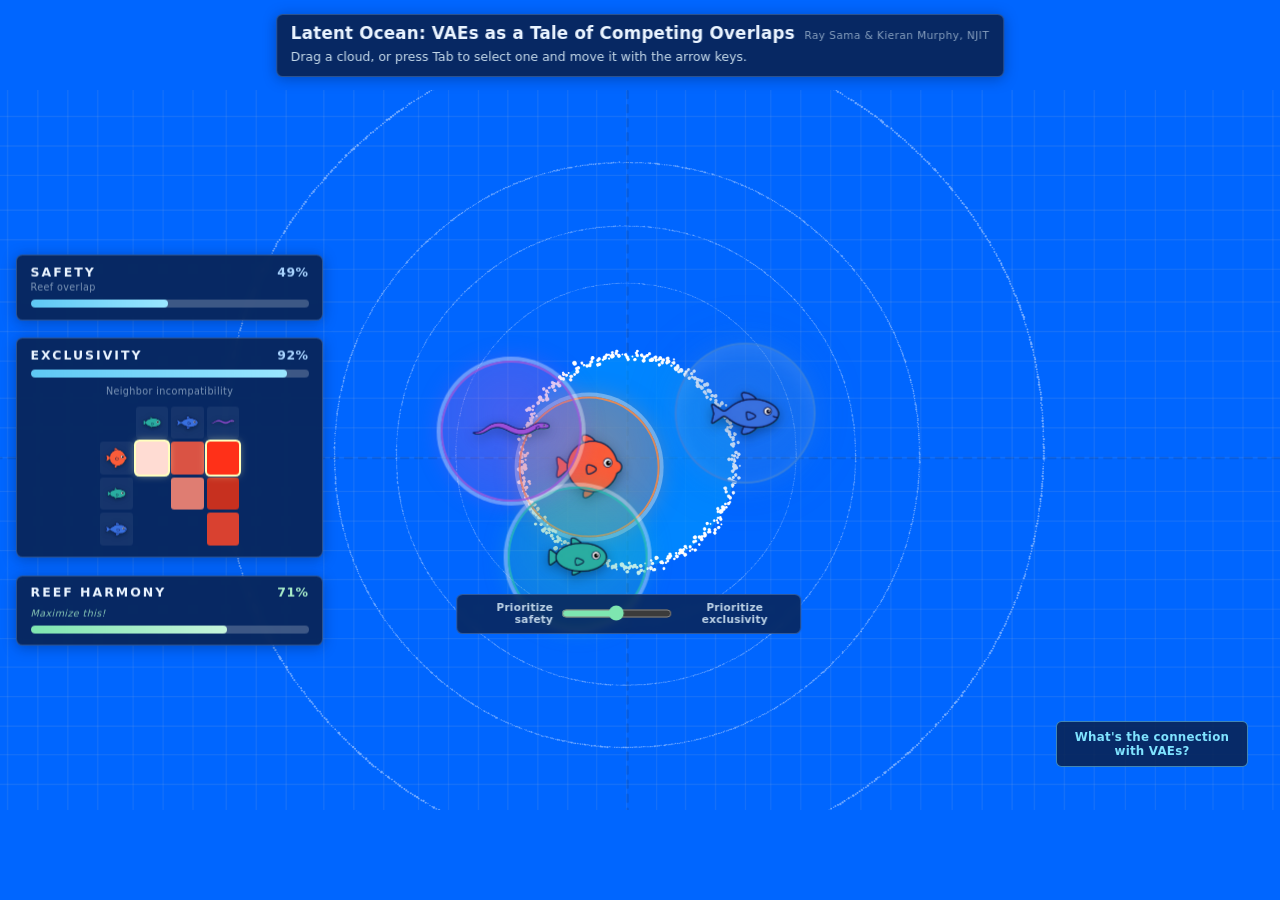
==== commit 7410c94d: "neighbor incompatibility matrix" ====
--- a/index.html
+++ b/index.html
@@ -13,7 +13,7 @@
 
       Safety (Reef Overlap)         — area of the clouds that lies inside the
                                        reef, as a fraction of total cloud area.
-      Exclusivity (Neighbour        — the inverse: area of incompatible
+      Exclusivity (Neighbor         — the inverse: area of incompatible
         Incompatibility)              cloud-to-cloud overlap, as a fraction of
                                        the worst case for these cloud sizes.
       Reef Harmony                  — a weighted combination of the two above,
@@ -49,10 +49,7 @@
 
       <section class="hud-panel" id="compatibility-panel">
         <div class="hud-panel-head">
-          <h2 class="hud-label" id="compatibility-label">
-            Exclusivity
-            <span class="hud-label-sub">Neighbour incompatibility</span>
-          </h2>
+          <h2 class="hud-label" id="compatibility-label">Exclusivity</h2>
           <p class="hud-value" id="compatibility-value">100%</p>
         </div>
         <div
@@ -60,6 +57,7 @@
           id="compatibility-bar"
           role="progressbar"
           aria-labelledby="compatibility-label"
+          aria-describedby="incompatibility-heatmap-label"
           aria-valuemin="0"
           aria-valuemax="100"
           aria-valuenow="100"
@@ -67,6 +65,17 @@
         >
           <div class="hud-bar-fill" id="compatibility-fill"></div>
         </div>
+
+        <!--
+          Breaks Exclusivity down into its six pairwise incompatibility scores
+          (1 - similarity), upper-triangular since the diagonal — a fish
+          against itself — is not meaningful. Built from CONFIG.clouds and
+          CONFIG.similarity in app.js; a cell lights up (see .heatmap-cell.is-active
+          in style.css) whenever that pair currently overlaps, i.e. whenever it
+          is actually contributing to Exclusivity right now.
+        -->
+        <p class="hud-label-sub heatmap-label" id="incompatibility-heatmap-label">Neighbor incompatibility</p>
+        <div class="heatmap-grid" id="incompatibility-heatmap"></div>
       </section>
 
       <section class="hud-panel hud-panel--score" id="configuration-panel">
@@ -74,6 +83,7 @@
           <h2 class="hud-label" id="configuration-label">Reef Harmony</h2>
           <p class="hud-value" id="configuration-value">0%</p>
         </div>
+        <p class="hud-label-sub hud-prompt">Maximize this!</p>
         <div
           class="hud-bar"
           id="configuration-bar"
--- a/style.css
+++ b/style.css
@@ -289,7 +289,7 @@
 
    Screen-fixed measurement panels along the top.
 
-   Reef Overlap measures position relative to the reef. Neighbour Compatibility,
+   Reef Overlap measures position relative to the reef. Neighbor Compatibility,
    arriving in Stage 05, measures the shape similarity of distributions that
    overlap each other. The two are deliberately kept distinct.
 --------------------------------------------------------------------------- */
@@ -369,6 +369,15 @@
   color: rgba(220, 238, 250, 0.55);
 }
 
+/* An invitation rather than a description, so it reads apart from the
+   other de-emphasized sub-labels — italic and tinted toward the score
+   panel's own accent colour. */
+.hud-prompt {
+  margin-bottom: 0.45rem;
+  font-style: italic;
+  color: rgba(168, 236, 200, 0.8);
+}
+
 .hud-value {
   margin: 0;
   font-size: 0.78rem;
@@ -403,6 +412,91 @@
 
 .hud-panel--score .hud-value {
   color: #a8ecc8;
+}
+
+/* ---------------------------------------------------------------------------
+   Pairwise incompatibility heatmap
+
+   Upper-triangular grid of the six fixed pair scores underlying Exclusivity,
+   nested inside the Exclusivity panel itself. Built in app.js from
+   CONFIG.clouds/CONFIG.similarity; see buildIncompatibilityHeatmap.
+--------------------------------------------------------------------------- */
+
+.heatmap-label {
+  margin-top: 0.5rem;
+  text-align: center;
+}
+
+/* Half the width (and, via aspect-ratio on the cells, half the height) of a
+   full-width grid — supporting detail, not another headline measurement, so
+   it stays visually subordinate to the bar above it. */
+.heatmap-grid {
+  display: grid;
+  grid-template-columns: repeat(var(--heatmap-columns, 4), 1fr);
+  gap: 0.18rem;
+  width: 50%;
+  margin: 0.35rem auto 0;
+}
+
+.heatmap-cell {
+  aspect-ratio: 1;
+  min-width: 0;
+  display: flex;
+  align-items: center;
+  justify-content: center;
+  border-radius: 0.2rem;
+}
+
+.heatmap-corner,
+.heatmap-blank {
+  background: transparent;
+}
+
+.heatmap-header {
+  background: rgba(255, 255, 255, 0.06);
+}
+
+.heatmap-icon-fish {
+  width: 82%;
+  height: 82%;
+  object-fit: contain;
+  pointer-events: none;
+  user-select: none;
+  -webkit-user-drag: none;
+  filter: drop-shadow(0 1px 2px rgba(0, 20, 45, 0.5));
+}
+
+/* Swapped in for the fish icon while Reveal Mode is open, matching how the
+   fish themselves are replaced by bare circles — same --cloud-rgb, so a
+   header always matches its cloud's colour on scene. */
+.heatmap-icon-circle {
+  display: none;
+  width: 62%;
+  height: 62%;
+  border-radius: 50%;
+  background: rgba(var(--cloud-rgb), 0.55);
+  border: 2px solid rgba(var(--cloud-rgb), 0.95);
+}
+
+body.reveal-active .heatmap-icon-fish {
+  display: none;
+}
+
+body.reveal-active .heatmap-icon-circle {
+  display: block;
+}
+
+.heatmap-data {
+  cursor: default;
+  transition: box-shadow 0.2s ease, filter 0.2s ease;
+}
+
+/* A pair currently overlapping — i.e. actually contributing to Exclusivity
+   right now — rather than a colour change, which would be read as a
+   different incompatibility value instead of an interaction state. */
+.heatmap-data.is-active {
+  filter: brightness(1.25) saturate(1.2);
+  box-shadow: 0 0 0 2px #ffe6a0, 0 0 8px rgba(255, 230, 160, 0.6);
 }
 
 /* ---------------------------------------------------------------------------
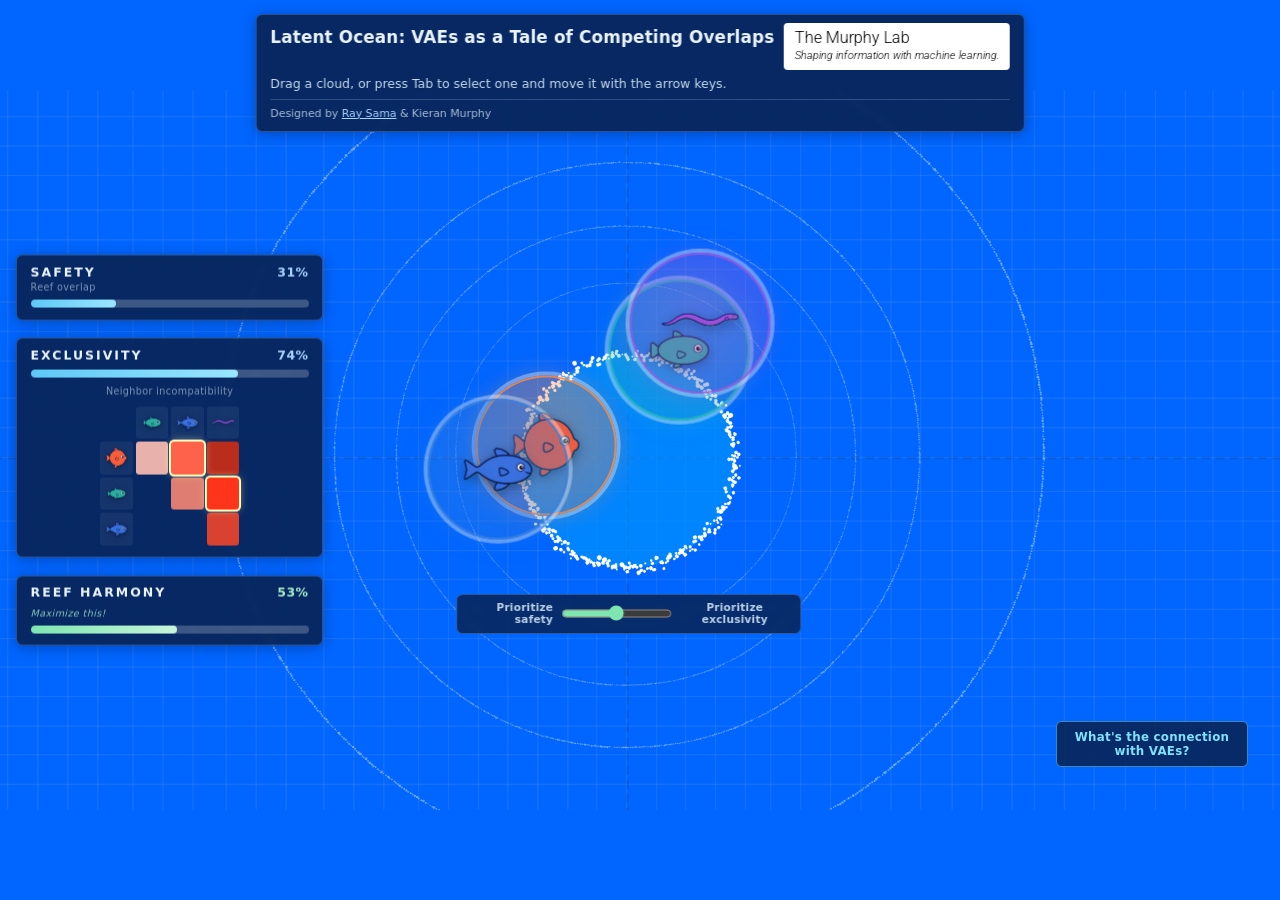
==== commit 2e98eb19: "Replace the byline with the Murphy Lab lockup and a credit line Top bar changes only. No behaviour, " ====
--- a/index.html
+++ b/index.html
@@ -4,6 +4,17 @@
   <meta charset="UTF-8">
   <meta name="viewport" content="width=device-width, initial-scale=1.0, viewport-fit=cover">
   <title>Latent Ocean</title>
+  <!--
+    Roboto Light (300) and Light Italic, for the Murphy Lab lockup only. This is
+    the project's one external request; everything else is self-contained. The
+    CSS falls back to a comparable sans if it does not load.
+  -->
+  <link rel="preconnect" href="https://fonts.googleapis.com">
+  <link rel="preconnect" href="https://fonts.gstatic.com" crossorigin>
+  <link
+    href="https://fonts.googleapis.com/css2?family=Roboto:ital,wght@0,300;1,300&display=swap"
+    rel="stylesheet"
+  >
   <link rel="stylesheet" href="style.css">
 </head>
 <body>
@@ -109,9 +120,30 @@
     <aside id="status-panel">
       <div class="status-line">
         <h1>Latent Ocean: VAEs as a Tale of Competing Overlaps</h1>
-        <p class="byline">Ray Sama &amp; Kieran Murphy, NJIT</p>
+
+        <!-- The lab lockup keeps the site's own colours: black on white. -->
+        <a
+          class="lab-link"
+          href="https://kieranamurphy.com/"
+          target="_blank"
+          rel="noopener noreferrer"
+        >
+          <header class="lab-header">
+            <h1 class="post-title">The Murphy Lab</h1>
+            <p class="desc">
+              <em>Shaping information with machine learning.</em>
+            </p>
+          </header>
+        </a>
       </div>
+
       <p class="hint">Drag a cloud, or press Tab to select one and move it with the arrow keys.</p>
+
+      <p class="credit">
+        Designed by
+        <a href="https://linkedin.com/in/raysama" target="_blank" rel="noopener noreferrer">Ray Sama</a>
+        &amp; Kieran Murphy
+      </p>
     </aside>
 
     <!--
--- a/style.css
+++ b/style.css
@@ -325,8 +325,8 @@
    so a single panel can be brought back to full strength by the term
    highlights below without the others following it. */
 body.reveal-active .hud-panel {
-  opacity: 0.35;
-  filter: saturate(0.5);
+  opacity: 0.6;
+  filter: saturate(0.75);
 }
 
 body.hover-harmony #configuration-panel,
@@ -553,8 +553,8 @@
 }
 
 body.reveal-active .reef-penalty {
-  opacity: 0.35;
-  filter: saturate(0.5);
+  opacity: 0.6;
+  filter: saturate(0.75);
 }
 
 body.hover-beta .reef-penalty {
@@ -824,6 +824,98 @@
   color: rgba(220, 238, 250, 0.9);
 }
 
+/* ---------------------------------------------------------------------------
+   The Murphy Lab lockup
+
+   Reproduces the lab site's own presentation: Roboto Light on white, black
+   text, normal letter spacing. It therefore keeps its own colours rather than
+   inheriting the dark panel's, which is why it sits on a white card.
+
+   The selectors are ID-qualified because #status-panel h1 and #status-panel p
+   would otherwise win on specificity and override the weights below.
+--------------------------------------------------------------------------- */
+
+/* The panel itself stays click-through so it never blocks a cloud drag beneath
+   it. Only the two links opt back in, or they would be unclickable. */
+#status-panel .lab-link,
+#status-panel .credit a {
+  pointer-events: auto;
+}
+
+#status-panel .lab-link {
+  display: block;
+  text-decoration: none;
+  border-radius: 0.25rem;
+}
+
+#status-panel .lab-link:focus-visible {
+  outline: 3px solid #ffffff;
+  outline-offset: 3px;
+}
+
+#status-panel .lab-header {
+  margin: 0;
+  padding: 0.35rem 0.65rem 0.4rem;
+  background: #ffffff;
+  color: #000000;
+  border-radius: 0.25rem;
+  font-family: "Roboto", "Helvetica Neue", Helvetica, Arial, sans-serif;
+  letter-spacing: normal;
+}
+
+#status-panel .lab-header .post-title {
+  margin: 0;
+  font-weight: 300;          /* Roboto Light */
+  font-size: 1rem;
+  line-height: 1.15;
+  letter-spacing: normal;
+  color: #000000;
+}
+
+#status-panel .lab-header .desc {
+  margin: 0.1rem 0 0;
+  font-weight: 300;          /* Roboto Light Italic */
+  font-style: italic;
+  font-size: 0.7rem;
+  line-height: 1.3;
+  letter-spacing: normal;
+  color: #000000;
+}
+
+/* Underline only on interaction, so the lockup reads as a logo at rest. */
+#status-panel .lab-link:hover .post-title,
+#status-panel .lab-link:focus-visible .post-title {
+  text-decoration: underline;
+}
+
+/* ---------------------------------------------------------------------------
+   Credit line, at the foot of the bar
+--------------------------------------------------------------------------- */
+
+#status-panel .credit {
+  margin: 0.4rem 0 0;
+  padding-top: 0.35rem;
+  border-top: 1px solid rgba(200, 225, 255, 0.22);
+  font-size: 0.68rem;
+  line-height: 1.4;
+  color: rgba(220, 238, 250, 0.75);
+}
+
+#status-panel .credit a {
+  color: #a9d4ff;
+  text-decoration: underline;
+}
+
+#status-panel .credit a:hover {
+  color: #d6f4ff;
+}
+
+#status-panel .credit a:focus-visible {
+  outline: 3px solid #ffffff;
+  outline-offset: 2px;
+  border-radius: 0.15rem;
+}
+
 /* Available to screen readers, not shown on screen. */
 .visually-hidden {
   position: absolute;
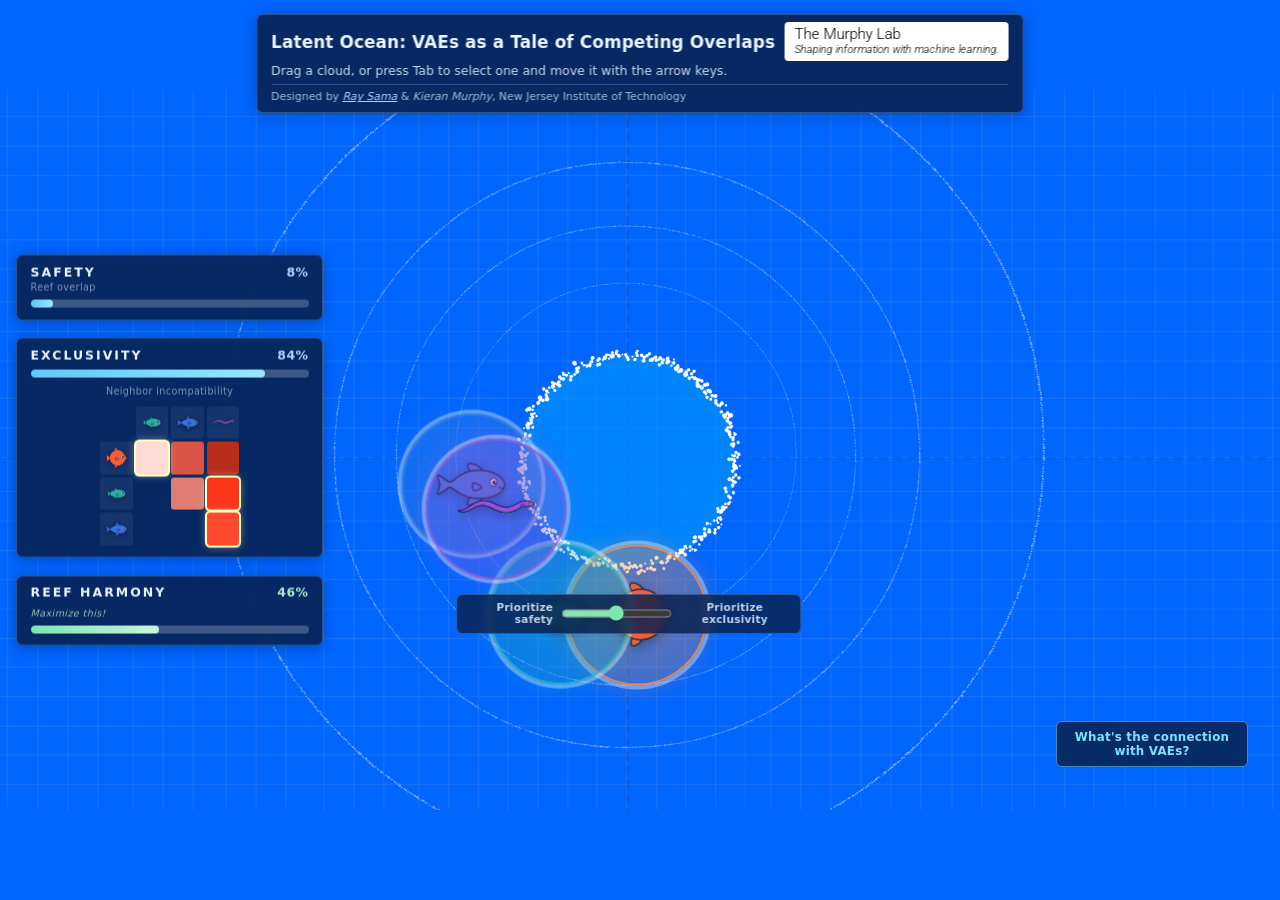
==== commit d26c0502: "Tighten the top bar and complete the credit line Credit line now reads "Designed by Ray Sama & Kiera" ====
--- a/index.html
+++ b/index.html
@@ -128,8 +128,13 @@
           target="_blank"
           rel="noopener noreferrer"
         >
+          <!--
+            The lab name is an attribution lockup, not a heading of this
+            tutorial, so it is a <p> rather than a second <h1>. The class and
+            the rendered appearance are unchanged.
+          -->
           <header class="lab-header">
-            <h1 class="post-title">The Murphy Lab</h1>
+            <p class="post-title">The Murphy Lab</p>
             <p class="desc">
               <em>Shaping information with machine learning.</em>
             </p>
@@ -141,8 +146,8 @@
 
       <p class="credit">
         Designed by
-        <a href="https://linkedin.com/in/raysama" target="_blank" rel="noopener noreferrer">Ray Sama</a>
-        &amp; Kieran Murphy
+        <a href="https://linkedin.com/in/raysama" target="_blank" rel="noopener noreferrer"><em>Ray Sama</em></a>
+        &amp; <em>Kieran Murphy</em>, New Jersey Institute of Technology
       </p>
     </aside>
 
--- a/style.css
+++ b/style.css
@@ -783,7 +783,7 @@
   z-index: 20;
   width: max-content;
   max-width: calc(100vw - 1.5rem);
-  padding: 0.5rem 0.85rem 0.6rem;
+  padding: 0.42rem 0.85rem 0.45rem;
   background: rgba(9, 32, 78, 0.88);
   border: 1px solid rgba(140, 190, 255, 0.28);
   border-radius: 0.4rem;
@@ -794,10 +794,13 @@
 }
 
 /* Title and byline share a row; the hint sits on its own line beneath. */
+/* Centred rather than baseline-aligned: the lab lockup is two lines tall while
+   the title is one, and baseline alignment pushed all of that extra height
+   below the title as apparent empty space. */
 .status-line {
   display: flex;
   flex-wrap: wrap;
-  align-items: baseline;
+  align-items: center;
   gap: 0.25rem 0.6rem;
 }
 
@@ -818,9 +821,9 @@
 }
 
 #status-panel .hint {
-  margin: 0.3rem 0 0;
+  margin: 0.12rem 0 0;
   font-size: 0.78rem;
-  line-height: 1.45;
+  line-height: 1.35;
   color: rgba(220, 238, 250, 0.9);
 }
 
@@ -855,7 +858,7 @@
 
 #status-panel .lab-header {
   margin: 0;
-  padding: 0.35rem 0.65rem 0.4rem;
+  padding: 0.26rem 0.6rem 0.3rem;
   background: #ffffff;
   color: #000000;
   border-radius: 0.25rem;
@@ -866,18 +869,18 @@
 #status-panel .lab-header .post-title {
   margin: 0;
   font-weight: 300;          /* Roboto Light */
-  font-size: 1rem;
-  line-height: 1.15;
+  font-size: 0.92rem;
+  line-height: 1.1;
   letter-spacing: normal;
   color: #000000;
 }
 
 #status-panel .lab-header .desc {
-  margin: 0.1rem 0 0;
+  margin: 0.04rem 0 0;
   font-weight: 300;          /* Roboto Light Italic */
   font-style: italic;
-  font-size: 0.7rem;
-  line-height: 1.3;
+  font-size: 0.66rem;
+  line-height: 1.25;
   letter-spacing: normal;
   color: #000000;
 }
@@ -893,8 +896,8 @@
 --------------------------------------------------------------------------- */
 
 #status-panel .credit {
-  margin: 0.4rem 0 0;
-  padding-top: 0.35rem;
+  margin: 0.28rem 0 0;
+  padding-top: 0.26rem;
   border-top: 1px solid rgba(200, 225, 255, 0.22);
   font-size: 0.68rem;
   line-height: 1.4;
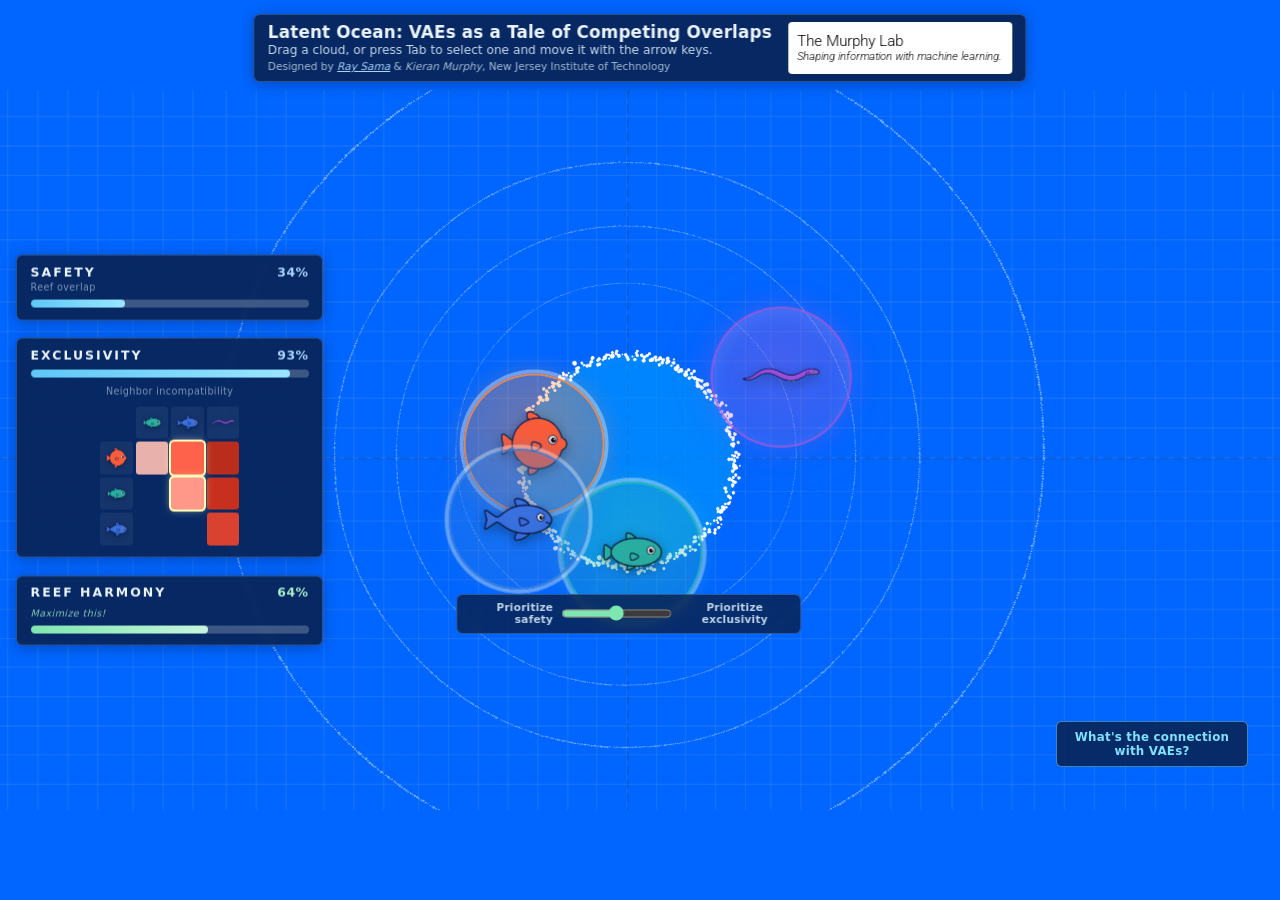
==== commit 46807860: "Fit the top bar's text beside the lab lockup The three text lines now sit in a column beside the loc" ====
--- a/index.html
+++ b/index.html
@@ -118,8 +118,23 @@
     </div>
 
     <aside id="status-panel">
+      <!--
+        One row: all three text lines in a column on the left, the lab lockup
+        beside them. The bar's height is then whichever of the two is taller,
+        rather than the lockup's height plus two stacked lines beneath it.
+      -->
       <div class="status-line">
-        <h1>Latent Ocean: VAEs as a Tale of Competing Overlaps</h1>
+        <div class="status-text">
+          <h1>Latent Ocean: VAEs as a Tale of Competing Overlaps</h1>
+
+          <p class="hint">Drag a cloud, or press Tab to select one and move it with the arrow keys.</p>
+
+          <p class="credit">
+            Designed by
+            <a href="https://linkedin.com/in/raysama" target="_blank" rel="noopener noreferrer"><em>Ray Sama</em></a>
+            &amp; <em>Kieran Murphy</em>, New Jersey Institute of Technology
+          </p>
+        </div>
 
         <!-- The lab lockup keeps the site's own colours: black on white. -->
         <a
@@ -141,14 +156,6 @@
           </header>
         </a>
       </div>
-
-      <p class="hint">Drag a cloud, or press Tab to select one and move it with the arrow keys.</p>
-
-      <p class="credit">
-        Designed by
-        <a href="https://linkedin.com/in/raysama" target="_blank" rel="noopener noreferrer"><em>Ray Sama</em></a>
-        &amp; <em>Kieran Murphy</em>, New Jersey Institute of Technology
-      </p>
     </aside>
 
     <!--
--- a/style.css
+++ b/style.css
@@ -794,14 +794,24 @@
 }
 
 /* Title and byline share a row; the hint sits on its own line beneath. */
-/* Centred rather than baseline-aligned: the lab lockup is two lines tall while
-   the title is one, and baseline alignment pushed all of that extra height
-   below the title as apparent empty space. */
+/* Text column beside the lockup, both vertically centred. The bar's height is
+   whichever of the two is taller, instead of the lockup's height plus the
+   stacked lines that used to sit beneath it. */
+/* stretch, not center: the lockup grows to the row's height so the two
+   sentences sit within its vertical span rather than beside its midpoint. */
 .status-line {
   display: flex;
   flex-wrap: wrap;
-  align-items: center;
-  gap: 0.25rem 0.6rem;
+  align-items: stretch;
+  justify-content: space-between;
+  gap: 0.3rem 1rem;
+}
+
+.status-text {
+  display: flex;
+  flex-direction: column;
+  gap: 0.08rem;
+  min-width: 0;
 }
 
 #status-panel h1 {
@@ -821,9 +831,9 @@
 }
 
 #status-panel .hint {
-  margin: 0.12rem 0 0;
-  font-size: 0.78rem;
-  line-height: 1.35;
+  margin: 0;
+  font-size: 0.76rem;
+  line-height: 1.3;
   color: rgba(220, 238, 250, 0.9);
 }
 
@@ -846,7 +856,7 @@
 }
 
 #status-panel .lab-link {
-  display: block;
+  display: flex;
   text-decoration: none;
   border-radius: 0.25rem;
 }
@@ -859,6 +869,9 @@
 #status-panel .lab-header {
   margin: 0;
   padding: 0.26rem 0.6rem 0.3rem;
+  display: flex;
+  flex-direction: column;
+  justify-content: center;   /* text stays centred as the card grows */
   background: #ffffff;
   color: #000000;
   border-radius: 0.25rem;
@@ -895,12 +908,12 @@
    Credit line, at the foot of the bar
 --------------------------------------------------------------------------- */
 
+/* No separator rule now: it would only span the text column, and the bar is
+   compact enough that the dimmer colour is separation enough. */
 #status-panel .credit {
-  margin: 0.28rem 0 0;
-  padding-top: 0.26rem;
-  border-top: 1px solid rgba(200, 225, 255, 0.22);
-  font-size: 0.68rem;
-  line-height: 1.4;
+  margin: 0;
+  font-size: 0.66rem;
+  line-height: 1.3;
   color: rgba(220, 238, 250, 0.75);
 }
 
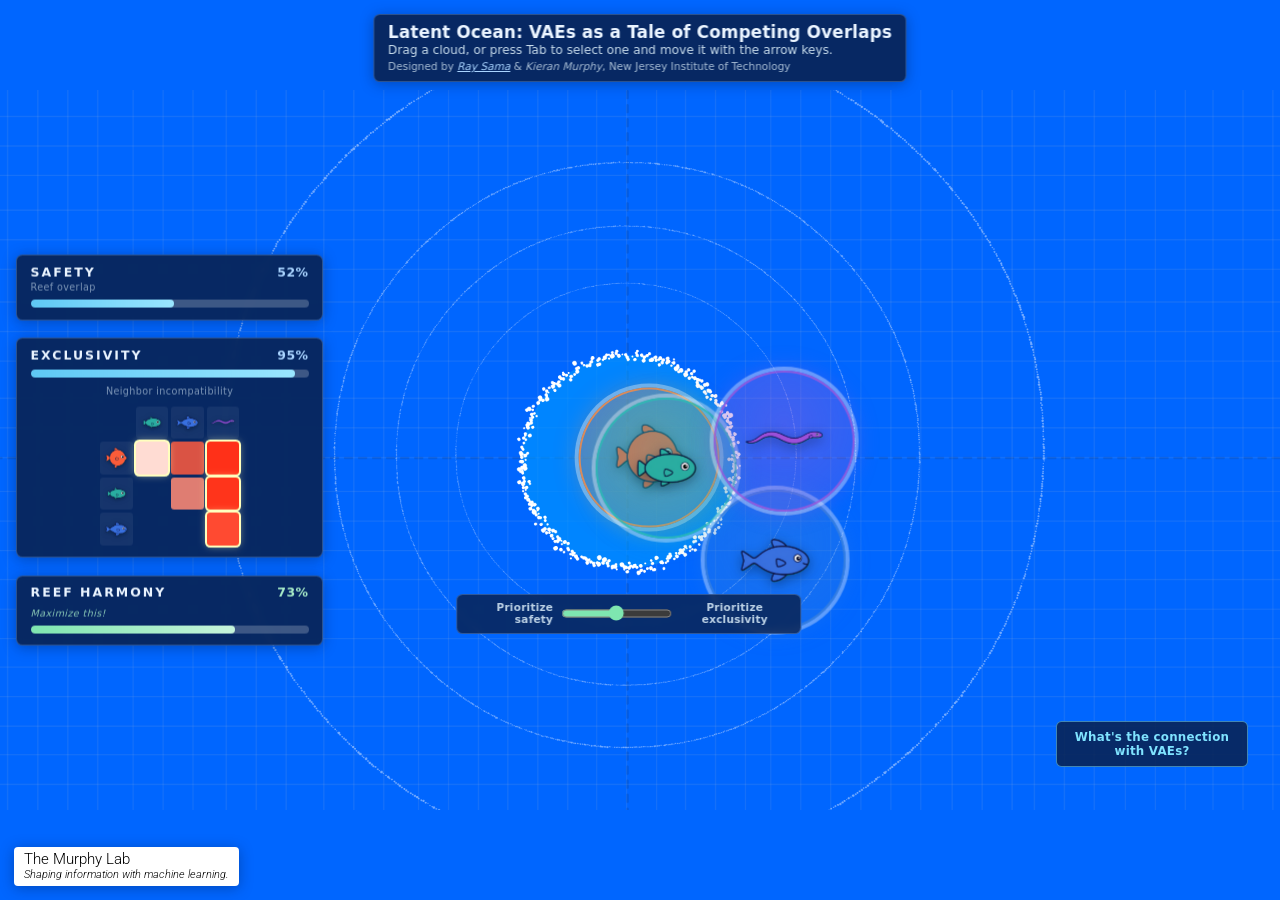
==== commit bdb193e4: "title bar" ====
--- a/index.html
+++ b/index.html
@@ -118,11 +118,6 @@
     </div>
 
     <aside id="status-panel">
-      <!--
-        One row: all three text lines in a column on the left, the lab lockup
-        beside them. The bar's height is then whichever of the two is taller,
-        rather than the lockup's height plus two stacked lines beneath it.
-      -->
       <div class="status-line">
         <div class="status-text">
           <h1>Latent Ocean: VAEs as a Tale of Competing Overlaps</h1>
@@ -135,26 +130,6 @@
             &amp; <em>Kieran Murphy</em>, New Jersey Institute of Technology
           </p>
         </div>
-
-        <!-- The lab lockup keeps the site's own colours: black on white. -->
-        <a
-          class="lab-link"
-          href="https://kieranamurphy.com/"
-          target="_blank"
-          rel="noopener noreferrer"
-        >
-          <!--
-            The lab name is an attribution lockup, not a heading of this
-            tutorial, so it is a <p> rather than a second <h1>. The class and
-            the rendered appearance are unchanged.
-          -->
-          <header class="lab-header">
-            <p class="post-title">The Murphy Lab</p>
-            <p class="desc">
-              <em>Shaping information with machine learning.</em>
-            </p>
-          </header>
-        </a>
       </div>
     </aside>
 
@@ -325,6 +300,30 @@
     </noscript>
   </main>
 
+  <!--
+    The lab lockup keeps the site's own colours: black on white. It lives
+    outside #status-panel (and its transform) so "position: fixed" below
+    anchors to the viewport corner rather than to the title bar.
+  -->
+  <a
+    class="lab-link"
+    href="https://kieranamurphy.com/"
+    target="_blank"
+    rel="noopener noreferrer"
+  >
+    <!--
+      The lab name is an attribution lockup, not a heading of this tutorial,
+      so it is a <p> rather than an <h1>. The class and the rendered
+      appearance are unchanged.
+    -->
+    <header class="lab-header">
+      <p class="post-title">The Murphy Lab</p>
+      <p class="desc">
+        <em>Shaping information with machine learning.</em>
+      </p>
+    </header>
+  </a>
+
   <script src="app.js"></script>
 </body>
 </html>
--- a/style.css
+++ b/style.css
@@ -793,25 +793,18 @@
   pointer-events: none;
 }
 
-/* Title and byline share a row; the hint sits on its own line beneath. */
-/* Text column beside the lockup, both vertically centred. The bar's height is
-   whichever of the two is taller, instead of the lockup's height plus the
-   stacked lines that used to sit beneath it. */
-/* stretch, not center: the lockup grows to the row's height so the two
-   sentences sit within its vertical span rather than beside its midpoint. */
-.status-line {
-  display: flex;
-  flex-wrap: wrap;
-  align-items: stretch;
-  justify-content: space-between;
-  gap: 0.3rem 1rem;
-}
-
 .status-text {
   display: flex;
   flex-direction: column;
   gap: 0.08rem;
   min-width: 0;
+}
+
+/* The panel itself stays click-through so it never blocks a cloud drag
+   beneath it. Only the credit link opts back in, or it would be
+   unclickable. */
+#status-panel .credit a {
+  pointer-events: auto;
 }
 
 #status-panel h1 {
@@ -842,44 +835,42 @@
 
    Reproduces the lab site's own presentation: Roboto Light on white, black
    text, normal letter spacing. It therefore keeps its own colours rather than
-   inheriting the dark panel's, which is why it sits on a white card.
-
-   The selectors are ID-qualified because #status-panel h1 and #status-panel p
-   would otherwise win on specificity and override the weights below.
---------------------------------------------------------------------------- */
-
-/* The panel itself stays click-through so it never blocks a cloud drag beneath
-   it. Only the two links opt back in, or they would be unclickable. */
-#status-panel .lab-link,
-#status-panel .credit a {
-  pointer-events: auto;
-}
-
-#status-panel .lab-link {
+   inheriting the rest of the page's, which is why it sits on a white card.
+
+   Pinned to the bottom-left corner of the viewport, independent of the
+   explainer bar at the top.
+--------------------------------------------------------------------------- */
+
+.lab-link {
+  position: fixed;
+  left: 0.9rem;
+  bottom: 0.9rem;
+  z-index: 20;
   display: flex;
   text-decoration: none;
   border-radius: 0.25rem;
 }
 
-#status-panel .lab-link:focus-visible {
+.lab-link:focus-visible {
   outline: 3px solid #ffffff;
   outline-offset: 3px;
 }
 
-#status-panel .lab-header {
+.lab-header {
   margin: 0;
   padding: 0.26rem 0.6rem 0.3rem;
   display: flex;
   flex-direction: column;
-  justify-content: center;   /* text stays centred as the card grows */
+  justify-content: center;
   background: #ffffff;
   color: #000000;
   border-radius: 0.25rem;
   font-family: "Roboto", "Helvetica Neue", Helvetica, Arial, sans-serif;
   letter-spacing: normal;
-}
-
-#status-panel .lab-header .post-title {
+  box-shadow: 0 2px 14px rgba(0, 20, 60, 0.35);
+}
+
+.lab-header .post-title {
   margin: 0;
   font-weight: 300;          /* Roboto Light */
   font-size: 0.92rem;
@@ -888,7 +879,7 @@
   color: #000000;
 }
 
-#status-panel .lab-header .desc {
+.lab-header .desc {
   margin: 0.04rem 0 0;
   font-weight: 300;          /* Roboto Light Italic */
   font-style: italic;
@@ -899,8 +890,8 @@
 }
 
 /* Underline only on interaction, so the lockup reads as a logo at rest. */
-#status-panel .lab-link:hover .post-title,
-#status-panel .lab-link:focus-visible .post-title {
+.lab-link:hover .post-title,
+.lab-link:focus-visible .post-title {
   text-decoration: underline;
 }
 
@@ -1007,6 +998,12 @@
     max-width: none;
   }
 
+  /* No free corner on a phone: the HUD panels and Reef Penalty slider both
+     dock full-width along the bottom edge here. */
+  .lab-link {
+    display: none;
+  }
+
   /* Capped to fit the empty band below the world, so it never covers the cloud
      it is describing. The panel scrolls internally instead. */
   .reveal-panel {
@@ -1105,8 +1102,4 @@
   #status-panel {
     padding: 0.28rem 0.55rem 0.32rem;
   }
-
-  .status-line {
-    gap: 0.2rem 0.6rem;
-  }
-}
+}
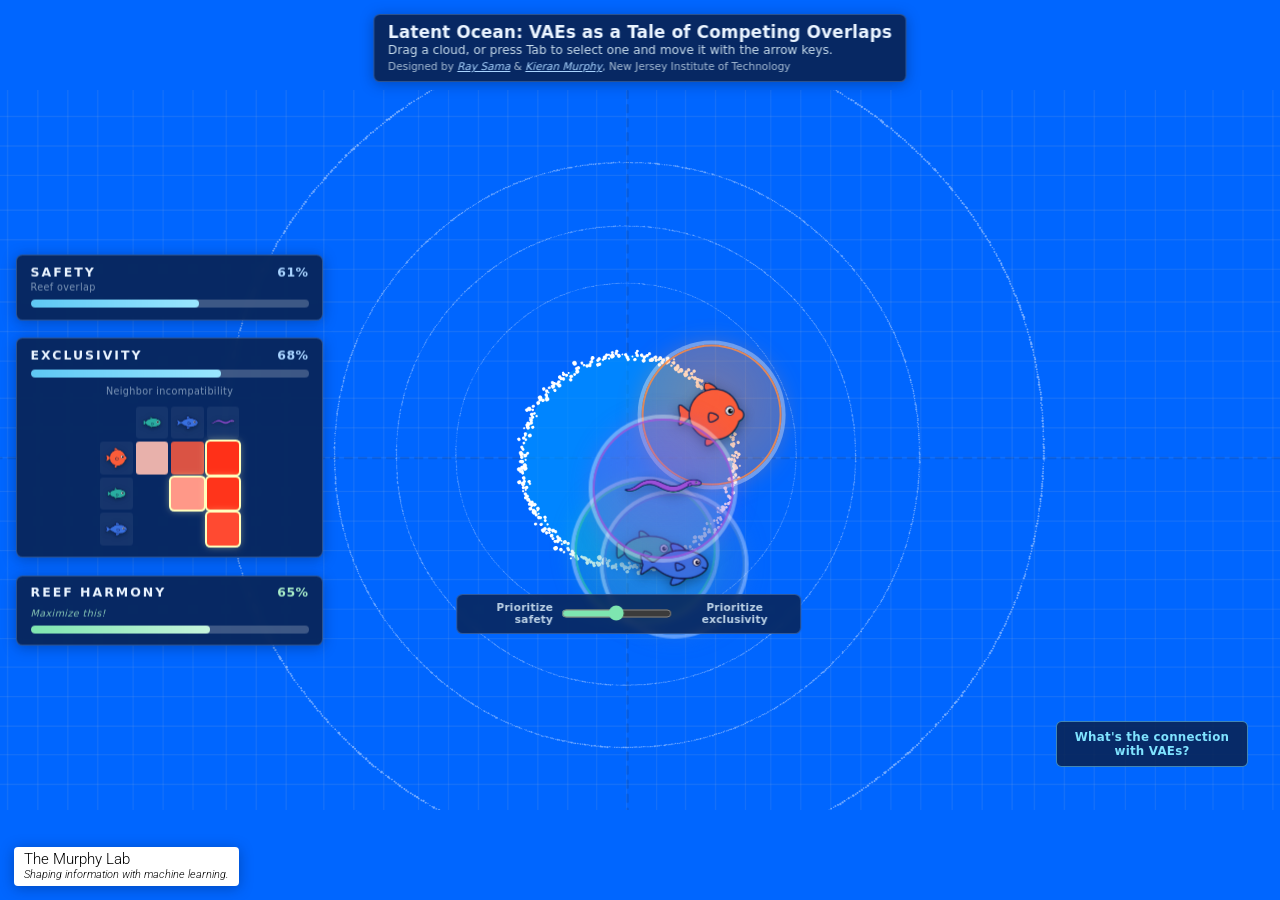
==== commit 79b6269a: "links" ====
--- a/index.html
+++ b/index.html
@@ -127,7 +127,7 @@
           <p class="credit">
             Designed by
             <a href="https://linkedin.com/in/raysama" target="_blank" rel="noopener noreferrer"><em>Ray Sama</em></a>
-            &amp; <em>Kieran Murphy</em>, New Jersey Institute of Technology
+            &amp; <a href="https://kieranamurphy.com/" target="_blank" rel="noopener noreferrer"><em>Kieran Murphy</em></a>, New Jersey Institute of Technology
           </p>
         </div>
       </div>
--- a/style.css
+++ b/style.css
@@ -998,12 +998,6 @@
     max-width: none;
   }
 
-  /* No free corner on a phone: the HUD panels and Reef Penalty slider both
-     dock full-width along the bottom edge here. */
-  .lab-link {
-    display: none;
-  }
-
   /* Capped to fit the empty band below the world, so it never covers the cloud
      it is describing. The panel scrolls internally instead. */
   .reveal-panel {
@@ -1068,6 +1062,16 @@
 
 }
 
+/* No free corner on a genuinely narrow phone: the HUD panels and Reef Penalty
+   slider both dock full-width along the bottom edge here, right where the
+   lockup sits. 40rem (the layout breakpoint above) was catching ordinary
+   unmaximized desktop windows too, so this gets its own tighter threshold. */
+@media (max-width: 26rem) {
+  .lab-link {
+    display: none;
+  }
+}
+
 /* Short viewports, chiefly a phone held in landscape. The world fills the full
    height, so there is no letterbox band to sit in and the panels unavoidably
    overlay ocean. Everything collapses to the smallest readable form, keeping
